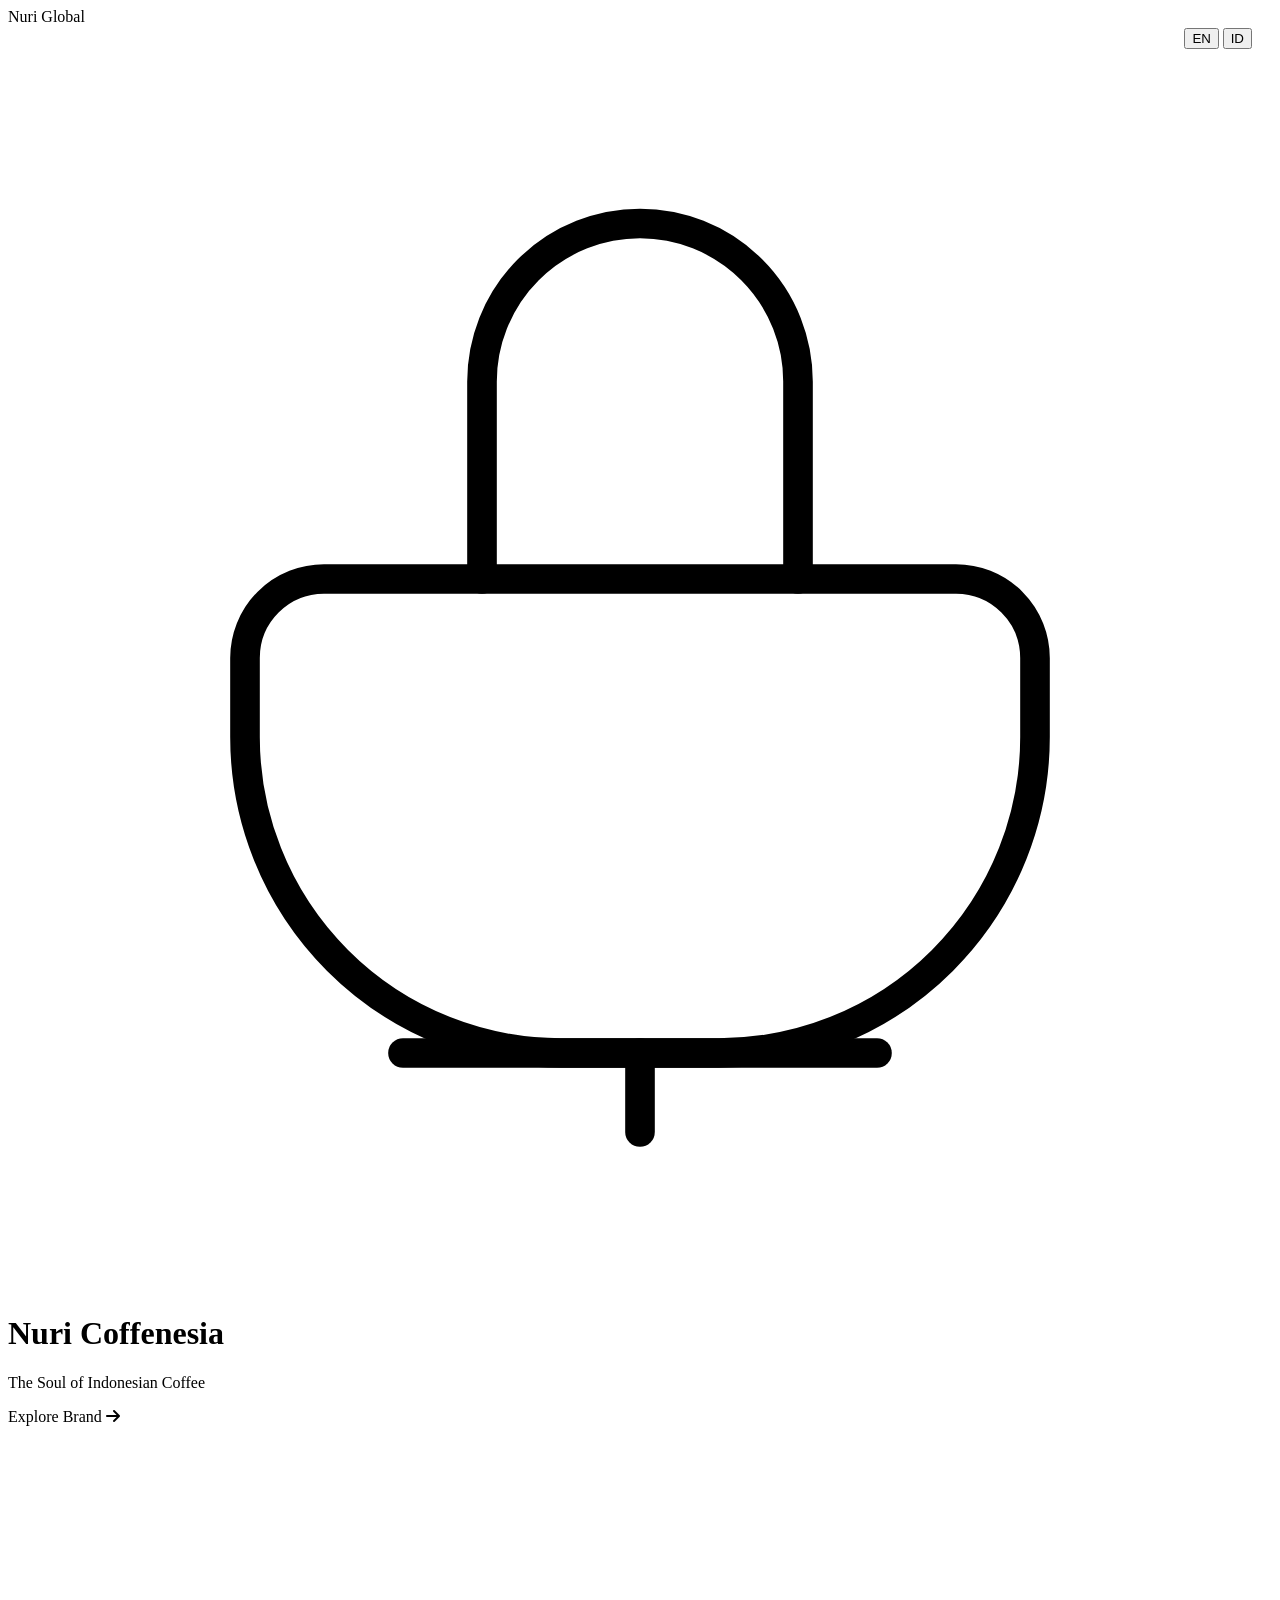
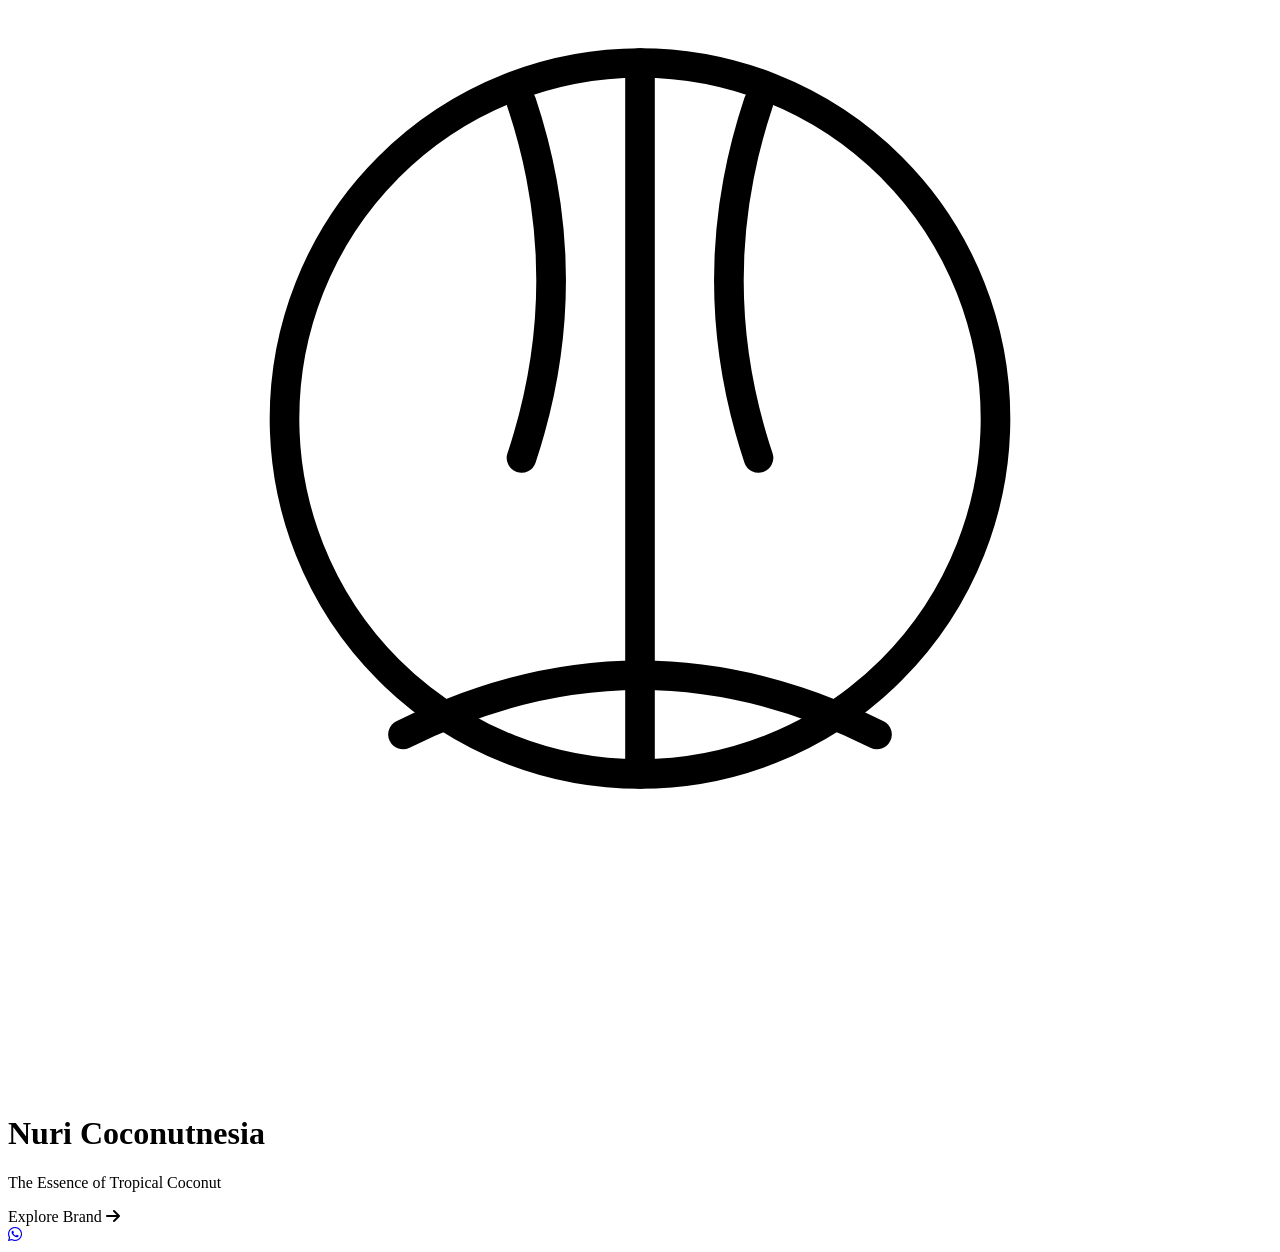
==== index.html @ 2d49d444 "Add files via upload" ====
<!DOCTYPE html>
<html lang="en">

<head>
    <meta charset="UTF-8">
    <meta name="viewport" content="width=device-width, initial-scale=1.0">
    <!-- 🔧 CHANGE FAVICON: Replace with your own favicon -->
    <link rel="icon" href="assets/img/favicon.ico" type="image/x-icon">
    <title>Nuri Global — Two Worlds, One Heritage</title>
    <meta name="description"
        content="Nuri Global — Home of Nuri Coffenesia and Nuri Coconutnesia. Premium Indonesian coffee and coconut products.">

    <!-- Google Fonts -->
    <link rel="preconnect" href="https://fonts.googleapis.com">
    <link rel="preconnect" href="https://fonts.gstatic.com" crossorigin>
    <link
        href="https://fonts.googleapis.com/css2?family=Playfair+Display:wght@400;600;700&family=Inter:wght@300;400;500;600;700&display=swap"
        rel="stylesheet">

    <!-- Font Awesome Icons -->
    <link rel="stylesheet" href="https://cdnjs.cloudflare.com/ajax/libs/font-awesome/6.5.1/css/all.min.css">

    <link rel="stylesheet" href="css/style.css">
</head>

<body>

    <!-- Page Transition Overlay -->
    <div class="page-transition"></div>

    <!-- Landing Logo -->
    <div class="landing-logo">Nuri Global</div>

    <!-- ========================
       SPLIT SCREEN LANDING
       ======================== -->
    <div class="landing-wrapper">

        <!-- LEFT: COFFENESIA -->
        <div class="landing-side landing-side--coffee" data-link="coffenesia.html" data-theme="coffee">
            <!-- 🔧 CHANGE BACKGROUND: Replace this URL with your own coffee image -->
            <div class="landing-bg" style="background-image: url('http://static.photos/food/1200x630/10');"></div>
            <div class="landing-content">
                <div class="landing-icon">
                    <svg viewBox="0 0 64 64" fill="none" stroke="currentColor" stroke-width="1.5" stroke-linecap="round"
                        stroke-linejoin="round">
                        <path d="M48 28H16a4 4 0 0 0-4 4v4a16 16 0 0 0 16 16h8a16 16 0 0 0 16-16v-4a4 4 0 0 0-4-4z" />
                        <path d="M24 28V18a8 8 0 0 1 16 0v10" />
                        <path d="M20 52h24" />
                        <path d="M32 52v4" />
                    </svg>
                </div>
                <h1 class="landing-brand" data-i18n="landing.coffee.title">Nuri Coffenesia</h1>
                <p class="landing-tagline" data-i18n="landing.coffee.tagline">The Soul of Indonesian Coffee</p>
                <a class="landing-cta" data-i18n="landing.coffee.cta">Explore Brand <i
                        class="fa-solid fa-arrow-right"></i></a>
            </div>
        </div>

        <!-- Divider -->
        <div class="landing-divider"></div>

        <!-- RIGHT: COCONUTNESIA -->
        <div class="landing-side landing-side--coconut" data-link="coconutnesia.html" data-theme="coconut">
            <!-- 🔧 CHANGE BACKGROUND: Replace this URL with your own coconut image -->
            <div class="landing-bg" style="background-image: url('http://static.photos/nature/1200x630/20');"></div>
            <div class="landing-content">
                <div class="landing-icon">
                    <svg viewBox="0 0 64 64" fill="none" stroke="currentColor" stroke-width="1.5" stroke-linecap="round"
                        stroke-linejoin="round">
                        <circle cx="32" cy="30" r="18" />
                        <path d="M26 14c2 6 2 12 0 18" />
                        <path d="M38 14c-2 6-2 12 0 18" />
                        <path d="M32 12v36" />
                        <path d="M20 46c4-2 8-3 12-3s8 1 12 3" />
                    </svg>
                </div>
                <h1 class="landing-brand" data-i18n="landing.coconut.title">Nuri Coconutnesia</h1>
                <p class="landing-tagline" data-i18n="landing.coconut.tagline">The Essence of Tropical Coconut</p>
                <a class="landing-cta" data-i18n="landing.coconut.cta">Explore Brand <i
                        class="fa-solid fa-arrow-right"></i></a>
            </div>
        </div>

    </div>

    <!-- Language Switcher (Fixed on landing) -->
    <div class="lang-switch" style="position:fixed; top:28px; right:28px; z-index:100;">
        <button class="lang-btn active" data-lang="en">EN</button>
        <button class="lang-btn" data-lang="id">ID</button>
    </div>

    <!-- Floating WhatsApp -->
    <!-- 🔧 CHANGE PHONE NUMBER: Replace 6281234567890 with your actual WhatsApp number -->
    <a href="https://wa.me/6281234567890" target="_blank" class="whatsapp-float" aria-label="Chat on WhatsApp">
        <i class="fa-brands fa-whatsapp"></i>
    </a>

    <script src="js/script.js"></script>
</body>

</html>
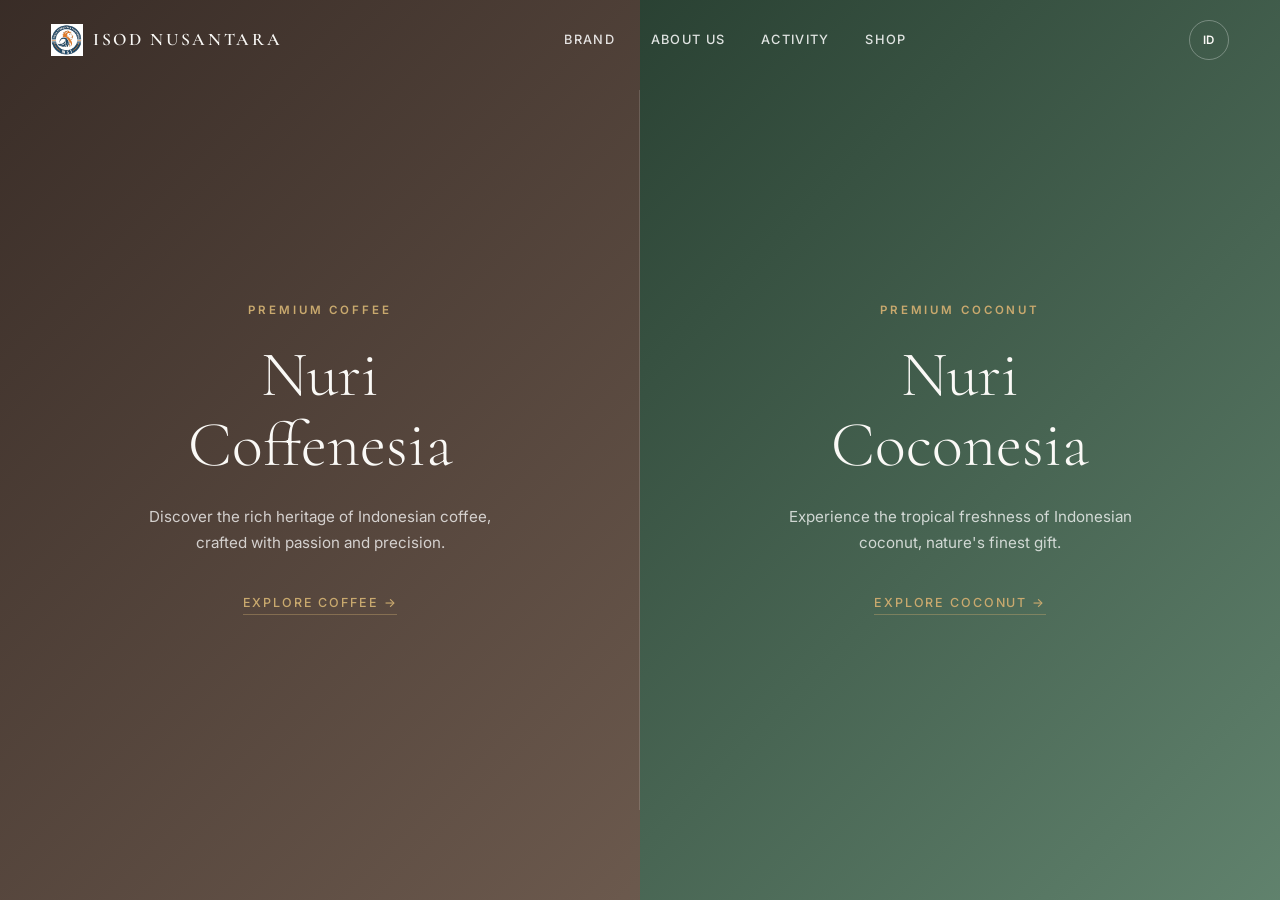
==== commit 6f3e3804: "Add files via upload" ====
--- a/index.html
+++ b/index.html
@@ -1,102 +1,85 @@
-<!DOCTYPE html>
-<html lang="en">
-
-<head>
-    <meta charset="UTF-8">
-    <meta name="viewport" content="width=device-width, initial-scale=1.0">
-    <!-- 🔧 CHANGE FAVICON: Replace with your own favicon -->
-    <link rel="icon" href="assets/img/favicon.ico" type="image/x-icon">
-    <title>Nuri Global — Two Worlds, One Heritage</title>
-    <meta name="description"
-        content="Nuri Global — Home of Nuri Coffenesia and Nuri Coconutnesia. Premium Indonesian coffee and coconut products.">
-
-    <!-- Google Fonts -->
-    <link rel="preconnect" href="https://fonts.googleapis.com">
-    <link rel="preconnect" href="https://fonts.gstatic.com" crossorigin>
-    <link
-        href="https://fonts.googleapis.com/css2?family=Playfair+Display:wght@400;600;700&family=Inter:wght@300;400;500;600;700&display=swap"
-        rel="stylesheet">
-
-    <!-- Font Awesome Icons -->
-    <link rel="stylesheet" href="https://cdnjs.cloudflare.com/ajax/libs/font-awesome/6.5.1/css/all.min.css">
-
-    <link rel="stylesheet" href="css/style.css">
-</head>
-
-<body>
-
-    <!-- Page Transition Overlay -->
-    <div class="page-transition"></div>
-
-    <!-- Landing Logo -->
-    <div class="landing-logo">Nuri Global</div>
-
-    <!-- ========================
-       SPLIT SCREEN LANDING
-       ======================== -->
-    <div class="landing-wrapper">
-
-        <!-- LEFT: COFFENESIA -->
-        <div class="landing-side landing-side--coffee" data-link="coffenesia.html" data-theme="coffee">
-            <!-- 🔧 CHANGE BACKGROUND: Replace this URL with your own coffee image -->
-            <div class="landing-bg" style="background-image: url('http://static.photos/food/1200x630/10');"></div>
-            <div class="landing-content">
-                <div class="landing-icon">
-                    <svg viewBox="0 0 64 64" fill="none" stroke="currentColor" stroke-width="1.5" stroke-linecap="round"
-                        stroke-linejoin="round">
-                        <path d="M48 28H16a4 4 0 0 0-4 4v4a16 16 0 0 0 16 16h8a16 16 0 0 0 16-16v-4a4 4 0 0 0-4-4z" />
-                        <path d="M24 28V18a8 8 0 0 1 16 0v10" />
-                        <path d="M20 52h24" />
-                        <path d="M32 52v4" />
-                    </svg>
-                </div>
-                <h1 class="landing-brand" data-i18n="landing.coffee.title">Nuri Coffenesia</h1>
-                <p class="landing-tagline" data-i18n="landing.coffee.tagline">The Soul of Indonesian Coffee</p>
-                <a class="landing-cta" data-i18n="landing.coffee.cta">Explore Brand <i
-                        class="fa-solid fa-arrow-right"></i></a>
-            </div>
-        </div>
-
-        <!-- Divider -->
-        <div class="landing-divider"></div>
-
-        <!-- RIGHT: COCONUTNESIA -->
-        <div class="landing-side landing-side--coconut" data-link="coconutnesia.html" data-theme="coconut">
-            <!-- 🔧 CHANGE BACKGROUND: Replace this URL with your own coconut image -->
-            <div class="landing-bg" style="background-image: url('http://static.photos/nature/1200x630/20');"></div>
-            <div class="landing-content">
-                <div class="landing-icon">
-                    <svg viewBox="0 0 64 64" fill="none" stroke="currentColor" stroke-width="1.5" stroke-linecap="round"
-                        stroke-linejoin="round">
-                        <circle cx="32" cy="30" r="18" />
-                        <path d="M26 14c2 6 2 12 0 18" />
-                        <path d="M38 14c-2 6-2 12 0 18" />
-                        <path d="M32 12v36" />
-                        <path d="M20 46c4-2 8-3 12-3s8 1 12 3" />
-                    </svg>
-                </div>
-                <h1 class="landing-brand" data-i18n="landing.coconut.title">Nuri Coconutnesia</h1>
-                <p class="landing-tagline" data-i18n="landing.coconut.tagline">The Essence of Tropical Coconut</p>
-                <a class="landing-cta" data-i18n="landing.coconut.cta">Explore Brand <i
-                        class="fa-solid fa-arrow-right"></i></a>
-            </div>
-        </div>
-
-    </div>
-
-    <!-- Language Switcher (Fixed on landing) -->
-    <div class="lang-switch" style="position:fixed; top:28px; right:28px; z-index:100;">
-        <button class="lang-btn active" data-lang="en">EN</button>
-        <button class="lang-btn" data-lang="id">ID</button>
-    </div>
-
-    <!-- Floating WhatsApp -->
-    <!-- 🔧 CHANGE PHONE NUMBER: Replace 6281234567890 with your actual WhatsApp number -->
-    <a href="https://wa.me/6281234567890" target="_blank" class="whatsapp-float" aria-label="Chat on WhatsApp">
-        <i class="fa-brands fa-whatsapp"></i>
-    </a>
-
-    <script src="js/script.js"></script>
-</body>
-
+<!DOCTYPE html>
+<html lang="en">
+<head>
+    <meta charset="UTF-8">
+    <meta name="viewport" content="width=device-width, initial-scale=1.0">
+    <title>RAGA ISOD NUSANTARA</title>
+    <link rel="icon" href="assets/img/favicon.png" type="image/x-icon">
+    <link rel="preconnect" href="https://fonts.googleapis.com">
+    <link rel="preconnect" href="https://fonts.gstatic.com" crossorigin>
+    <link href="https://fonts.googleapis.com/css2?family=Cormorant+Garamond:ital,wght@0,300;0,400;0,500;0,600;0,700;1,300;1,400&family=Inter:wght@300;400;500;600&display=swap" rel="stylesheet">
+    <link rel="stylesheet" href="style.css">
+</head>
+<body class="landing-page">
+
+    <!-- Header -->
+    <header class="header" id="header">
+        <div class="header-inner">
+            <a href="index.html" class="logo">
+                <img src="assets/img/favicon.png" alt="Logo" class="logo-img">
+                <span class="logo-text">ISOD NUSANTARA</span>
+            </a>
+            <nav class="nav" id="nav">
+                <a href="#brands" class="nav-link" data-i18n="nav_brand">Brand</a>
+                <a href="company.html" class="nav-link" data-i18n="nav_about">About Us</a>
+                <a href="#activity" class="nav-link" data-i18n="nav_activity">Activity</a>
+                <a href="#shop" class="nav-link" data-i18n="nav_shop">Shop</a>
+            </nav>
+            <div class="header-actions">
+                <button class="lang-toggle" id="langToggle" aria-label="Switch Language">
+                    <span class="lang-label" id="langLabel">ID</span>
+                </button>
+                <button class="mobile-menu-btn" id="mobileMenuBtn" aria-label="Menu">
+                    <span></span>
+                    <span></span>
+                    <span></span>
+                </button>
+            </div>
+        </div>
+    </header>
+
+    <!-- Mobile Nav Overlay -->
+    <div class="mobile-nav-overlay" id="mobileNavOverlay">
+        <nav class="mobile-nav">
+            <a href="#brands" class="mobile-nav-link" data-i18n="nav_brand">Brand</a>
+            <a href="company.html" class="mobile-nav-link" data-i18n="nav_about">About Us</a>
+            <a href="#activity" class="mobile-nav-link" data-i18n="nav_activity">Activity</a>
+            <a href="#shop" class="mobile-nav-link" data-i18n="nav_shop">Shop</a>
+        </nav>
+    </div>
+
+    <!-- Split Screen Hero -->
+    <main class="split-hero" id="splitHero">
+        <a href="coffenesia.html" class="split-panel split-left" id="splitLeft">
+            <div class="split-bg"></div>
+            <div class="split-overlay"></div>
+            <div class="split-content">
+                <span class="split-subtitle" data-i18n="coffee_subtitle">Premium Coffee</span>
+                <h1 class="split-title">Nuri<br>Coffenesia</h1>
+                <p class="split-desc" data-i18n="coffee_desc">Discover the rich heritage of Indonesian coffee, crafted with passion and precision.</p>
+                <span class="split-cta" data-i18n="coffee_cta">Explore Coffee →</span>
+            </div>
+            <div class="split-border-line"></div>
+        </a>
+        <a href="coconesia.html" class="split-panel split-right" id="splitRight">
+            <div class="split-bg"></div>
+            <div class="split-overlay"></div>
+            <div class="split-content">
+                <span class="split-subtitle" data-i18n="coconut_subtitle">Premium Coconut</span>
+                <h1 class="split-title">Nuri<br>Coconesia</h1>
+                <p class="split-desc" data-i18n="coconut_desc">Experience the tropical freshness of Indonesian coconut, nature's finest gift.</p>
+                <span class="split-cta" data-i18n="coconut_cta">Explore Coconut →</span>
+            </div>
+        </a>
+    </main>
+
+    <!-- Floating WhatsApp -->
+    <a href="https://wa.me/6281234567890" target="_blank" class="whatsapp-float" id="whatsappFloat" aria-label="Chat on WhatsApp">
+        <svg viewBox="0 0 24 24" fill="currentColor" width="28" height="28">
+            <path d="M17.472 14.382c-.297-.149-1.758-.867-2.03-.967-.273-.099-.471-.148-.67.15-.197.297-.767.966-.94 1.164-.173.199-.347.223-.644.075-.297-.15-1.255-.463-2.39-1.475-.883-.788-1.48-1.761-1.653-2.059-.173-.297-.018-.458.13-.606.134-.133.298-.347.446-.52.149-.174.198-.298.298-.497.099-.198.05-.371-.025-.52-.075-.149-.669-1.612-.916-2.207-.242-.579-.487-.5-.669-.51-.173-.008-.371-.01-.57-.01-.198 0-.52.074-.792.372-.272.297-1.04 1.016-1.04 2.479 0 1.462 1.065 2.875 1.213 3.074.149.198 2.096 3.2 5.077 4.487.709.306 1.262.489 1.694.625.712.227 1.36.195 1.871.118.571-.085 1.758-.719 2.006-1.413.248-.694.248-1.289.173-1.413-.074-.124-.272-.198-.57-.347m-5.421 7.403h-.004a9.87 9.87 0 01-5.031-1.378l-.361-.214-3.741.982.998-3.648-.235-.374a9.86 9.86 0 01-1.51-5.26c.001-5.45 4.436-9.884 9.888-9.884 2.64 0 5.122 1.03 6.988 2.898a9.825 9.825 0 012.893 6.994c-.003 5.45-4.437 9.884-9.885 9.884m8.413-18.297A11.815 11.815 0 0012.05 0C5.495 0 .16 5.335.157 11.892c0 2.096.547 4.142 1.588 5.945L.057 24l6.305-1.654a11.882 11.882 0 005.683 1.448h.005c6.554 0 11.89-5.335 11.893-11.893a11.821 11.821 0 00-3.48-8.413z"/>
+        </svg>
+    </a>
+
+    <script src="script.js"></script>
+</body>
 </html>
--- a/style.css
+++ b/style.css
@@ -0,0 +1,1417 @@
+/* ========================================
+   RAGA ISOD NUSANTARA — Premium Stylesheet
+   ======================================== */
+
+/* --- CSS Custom Properties --- */
+:root {
+    /* Forest Greens */
+    --green-900: #0d2818;
+    --green-800: #1a3c2a;
+    --green-700: #2d5a3f;
+    --green-600: #3d7a55;
+    --green-500: #4a8c5c;
+    --green-400: #6aad7a;
+    --green-300: #8fc99b;
+    --green-200: #b8dcc0;
+    --green-100: #dceee2;
+
+    /* Premium Whites */
+    --white: #faf9f6;
+    --white-warm: #f5f3ee;
+    --cream: #ede8df;
+    --linen: #e8e4dc;
+    --sand: #d4cfc6;
+
+    /* Rich Coffee Browns */
+    --brown-900: #1e100a;
+    --brown-800: #3c2415;
+    --brown-700: #5c3a28;
+    --brown-600: #8b5e3c;
+    --brown-500: #a67c52;
+    --brown-400: #c9a96e;
+    --brown-300: #d4bc94;
+    --brown-200: #e5d4b8;
+    --brown-100: #f0e8d8;
+
+    /* Accent */
+    --gold: #c9a96e;
+    --gold-light: #e0c98a;
+
+    /* Neutrals */
+    --text-primary: #1a1a1a;
+    --text-secondary: #5a5a52;
+    --text-tertiary: #8a8a7e;
+    --border: #ddd8cf;
+
+    /* Typography */
+    --font-display: 'Cormorant Garamond', 'Georgia', serif;
+    --font-body: 'Inter', -apple-system, 'Segoe UI', sans-serif;
+
+    /* Spacing */
+    --section-padding: clamp(80px, 10vw, 140px);
+    --container-max: 1280px;
+    --container-narrow: 960px;
+
+    /* Transitions */
+    --ease-out: cubic-bezier(0.22, 1, 0.36, 1);
+    --ease-in-out: cubic-bezier(0.65, 0, 0.35, 1);
+    --duration: 0.5s;
+    --duration-fast: 0.3s;
+}
+
+/* --- Reset & Base --- */
+*,
+*::before,
+*::after {
+    margin: 0;
+    padding: 0;
+    box-sizing: border-box;
+}
+
+html {
+    scroll-behavior: smooth;
+    font-size: 16px;
+    -webkit-font-smoothing: antialiased;
+    -moz-osx-font-smoothing: grayscale;
+}
+
+body {
+    font-family: var(--font-body);
+    font-weight: 400;
+    line-height: 1.7;
+    color: var(--text-primary);
+    background-color: var(--white);
+    overflow-x: hidden;
+}
+
+img {
+    max-width: 100%;
+    height: auto;
+    display: block;
+}
+
+a {
+    text-decoration: none;
+    color: inherit;
+    transition: color var(--duration-fast) var(--ease-out);
+}
+
+/* --- Utility --- */
+.container {
+    width: 100%;
+    max-width: var(--container-max);
+    margin: 0 auto;
+    padding: 0 clamp(20px, 4vw, 60px);
+}
+
+.section {
+    padding: var(--section-padding) 0;
+}
+
+/* --- Typography --- */
+.section-label {
+    display: inline-block;
+    font-family: var(--font-body);
+    font-size: 0.75rem;
+    font-weight: 600;
+    letter-spacing: 0.2em;
+    text-transform: uppercase;
+    color: var(--brown-500);
+    margin-bottom: 1rem;
+}
+
+.section-label.label-green {
+    color: var(--green-500);
+}
+
+.section-title {
+    font-family: var(--font-display);
+    font-size: clamp(2rem, 4vw, 3.5rem);
+    font-weight: 400;
+    line-height: 1.15;
+    color: var(--text-primary);
+    margin-bottom: 1.5rem;
+}
+
+.section-desc {
+    font-size: 1.05rem;
+    line-height: 1.8;
+    color: var(--text-secondary);
+    margin-bottom: 1rem;
+}
+
+.section-header {
+    text-align: center;
+    margin-bottom: clamp(40px, 5vw, 70px);
+}
+
+.section-header .section-title {
+    max-width: 600px;
+    margin-left: auto;
+    margin-right: auto;
+}
+
+/* --- Buttons --- */
+.btn-primary {
+    display: inline-flex;
+    align-items: center;
+    justify-content: center;
+    padding: 16px 40px;
+    font-family: var(--font-body);
+    font-size: 0.85rem;
+    font-weight: 500;
+    letter-spacing: 0.12em;
+    text-transform: uppercase;
+    color: var(--white);
+    background-color: var(--brown-700);
+    border: none;
+    cursor: pointer;
+    transition: all var(--duration-fast) var(--ease-out);
+    position: relative;
+    overflow: hidden;
+}
+
+.btn-primary::before {
+    content: '';
+    position: absolute;
+    top: 0;
+    left: 0;
+    width: 100%;
+    height: 100%;
+    background: var(--brown-800);
+    transform: scaleX(0);
+    transform-origin: right;
+    transition: transform var(--duration) var(--ease-out);
+}
+
+.btn-primary:hover::before {
+    transform: scaleX(1);
+    transform-origin: left;
+}
+
+.btn-primary span,
+.btn-primary {
+    position: relative;
+    z-index: 1;
+}
+
+.btn-primary:hover {
+    color: var(--white);
+}
+
+.btn-primary.btn-green {
+    background-color: var(--green-700);
+}
+
+.btn-primary.btn-green::before {
+    background: var(--green-800);
+}
+
+.btn-primary.btn-light {
+    background-color: transparent;
+    border: 1px solid var(--cream);
+    color: var(--cream);
+}
+
+.btn-primary.btn-light::before {
+    background: var(--cream);
+}
+
+.btn-primary.btn-light:hover {
+    color: var(--brown-900);
+}
+
+.btn-primary.btn-white {
+    background-color: var(--white);
+    color: var(--green-800);
+}
+
+.btn-primary.btn-white::before {
+    background: var(--green-100);
+}
+
+.btn-primary.btn-white:hover {
+    color: var(--green-900);
+}
+
+/* --- Header --- */
+.header {
+    position: fixed;
+    top: 0;
+    left: 0;
+    width: 100%;
+    z-index: 1000;
+    padding: 20px 0;
+    transition: all var(--duration-fast) var(--ease-out);
+}
+
+.header.header-solid {
+    background: rgba(250, 249, 246, 0.95);
+    backdrop-filter: blur(20px);
+    -webkit-backdrop-filter: blur(20px);
+    border-bottom: 1px solid var(--border);
+}
+
+.header.header-solid .logo-text,
+.header.header-solid .nav-link {
+    color: var(--text-primary);
+}
+
+.header.header-solid .lang-toggle {
+    color: var(--text-primary);
+    border-color: var(--border);
+}
+
+.header-inner {
+    display: flex;
+    align-items: center;
+    justify-content: space-between;
+    max-width: var(--container-max);
+    margin: 0 auto;
+    padding: 0 clamp(20px, 4vw, 60px);
+}
+
+.logo {
+    display: flex;
+    align-items: center;
+    gap: 10px;
+    z-index: 10;
+}
+
+.logo-img {
+    width: 32px;
+    height: 32px;
+    object-fit: contain;
+}
+
+.logo-text {
+    font-family: var(--font-display);
+    font-size: 1.1rem;
+    font-weight: 600;
+    letter-spacing: 0.15em;
+    text-transform: uppercase;
+    color: var(--white);
+    transition: color var(--duration-fast) var(--ease-out);
+}
+
+.nav {
+    display: flex;
+    align-items: center;
+    gap: 36px;
+}
+
+.nav-link {
+    font-size: 0.8rem;
+    font-weight: 500;
+    letter-spacing: 0.1em;
+    text-transform: uppercase;
+    color: rgba(255, 255, 255, 0.85);
+    position: relative;
+    padding: 4px 0;
+}
+
+.nav-link::after {
+    content: '';
+    position: absolute;
+    bottom: 0;
+    left: 0;
+    width: 0;
+    height: 1px;
+    background: currentColor;
+    transition: width var(--duration) var(--ease-out);
+}
+
+.nav-link:hover::after,
+.nav-link.active::after {
+    width: 100%;
+}
+
+.header-actions {
+    display: flex;
+    align-items: center;
+    gap: 16px;
+}
+
+.lang-toggle {
+    display: flex;
+    align-items: center;
+    justify-content: center;
+    width: 40px;
+    height: 40px;
+    border: 1px solid rgba(255, 255, 255, 0.3);
+    border-radius: 50%;
+    background: transparent;
+    color: var(--white);
+    cursor: pointer;
+    font-family: var(--font-body);
+    font-size: 0.72rem;
+    font-weight: 600;
+    letter-spacing: 0.05em;
+    transition: all var(--duration-fast) var(--ease-out);
+}
+
+.lang-toggle:hover {
+    background: rgba(255, 255, 255, 0.1);
+    border-color: rgba(255, 255, 255, 0.6);
+}
+
+.header-solid .lang-toggle:hover {
+    background: var(--cream);
+}
+
+.mobile-menu-btn {
+    display: none;
+    flex-direction: column;
+    justify-content: center;
+    align-items: center;
+    width: 40px;
+    height: 40px;
+    background: none;
+    border: none;
+    cursor: pointer;
+    gap: 6px;
+    z-index: 10;
+}
+
+.mobile-menu-btn span {
+    display: block;
+    width: 24px;
+    height: 2px;
+    background: var(--white);
+    transition: all var(--duration-fast) var(--ease-out);
+}
+
+.header-solid .mobile-menu-btn span {
+    background: var(--text-primary);
+}
+
+.mobile-menu-btn.active span:nth-child(1) {
+    transform: rotate(45deg) translate(6px, 6px);
+}
+
+.mobile-menu-btn.active span:nth-child(2) {
+    opacity: 0;
+}
+
+.mobile-menu-btn.active span:nth-child(3) {
+    transform: rotate(-45deg) translate(6px, -6px);
+}
+
+/* Mobile Nav */
+.mobile-nav-overlay {
+    position: fixed;
+    top: 0;
+    left: 0;
+    width: 100%;
+    height: 100%;
+    background: rgba(250, 249, 246, 0.98);
+    backdrop-filter: blur(20px);
+    -webkit-backdrop-filter: blur(20px);
+    z-index: 999;
+    display: flex;
+    align-items: center;
+    justify-content: center;
+    opacity: 0;
+    pointer-events: none;
+    transition: opacity var(--duration) var(--ease-out);
+}
+
+.mobile-nav-overlay.active {
+    opacity: 1;
+    pointer-events: all;
+}
+
+.mobile-nav {
+    display: flex;
+    flex-direction: column;
+    align-items: center;
+    gap: 32px;
+}
+
+.mobile-nav-link {
+    font-family: var(--font-display);
+    font-size: 2rem;
+    font-weight: 400;
+    color: var(--text-primary);
+    transition: color var(--duration-fast) var(--ease-out);
+}
+
+.mobile-nav-link:hover {
+    color: var(--brown-500);
+}
+
+/* ========================================
+   LANDING PAGE — Split Screen
+   ======================================== */
+
+.landing-page {
+    overflow: hidden;
+}
+
+.split-hero {
+    display: flex;
+    width: 100vw;
+    height: 100vh;
+    position: relative;
+}
+
+.split-panel {
+    position: relative;
+    flex: 1;
+    display: flex;
+    align-items: center;
+    justify-content: center;
+    overflow: hidden;
+    transition: flex var(--duration) var(--ease-out);
+    cursor: pointer;
+}
+
+.split-bg {
+    position: absolute;
+    inset: 0;
+    background-size: cover;
+    background-position: center;
+    transition: transform 0.8s var(--ease-out);
+}
+
+.split-left .split-bg {
+    background-image: url('http://static.photos/nature/1200x630/42');
+}
+
+.split-right .split-bg {
+    background-image: url('http://static.photos/nature/1200x630/55');
+}
+
+.split-panel:hover .split-bg {
+    transform: scale(1.05);
+}
+
+.split-overlay {
+    position: absolute;
+    inset: 0;
+    transition: opacity var(--duration) var(--ease-out);
+}
+
+.split-left .split-overlay {
+    background: linear-gradient(135deg, rgba(30, 16, 10, 0.88) 0%, rgba(60, 36, 21, 0.75) 100%);
+}
+
+.split-right .split-overlay {
+    background: linear-gradient(135deg, rgba(13, 40, 24, 0.88) 0%, rgba(45, 90, 63, 0.75) 100%);
+}
+
+.split-content {
+    position: relative;
+    z-index: 2;
+    text-align: center;
+    color: var(--white);
+    padding: 40px;
+    transform: translateY(8px);
+    transition: transform var(--duration) var(--ease-out);
+}
+
+.split-panel:hover .split-content {
+    transform: translateY(0);
+}
+
+.split-subtitle {
+    display: block;
+    font-size: 0.72rem;
+    font-weight: 600;
+    letter-spacing: 0.25em;
+    text-transform: uppercase;
+    color: var(--gold);
+    margin-bottom: 1.2rem;
+}
+
+.split-title {
+    font-family: var(--font-display);
+    font-size: clamp(2.5rem, 5vw, 5rem);
+    font-weight: 300;
+    line-height: 1.1;
+    margin-bottom: 1.5rem;
+}
+
+.split-desc {
+    font-size: 0.95rem;
+    line-height: 1.7;
+    color: rgba(255, 255, 255, 0.75);
+    max-width: 380px;
+    margin: 0 auto 2rem;
+}
+
+.split-cta {
+    font-size: 0.78rem;
+    font-weight: 500;
+    letter-spacing: 0.15em;
+    text-transform: uppercase;
+    color: var(--gold);
+    border-bottom: 1px solid rgba(201, 169, 110, 0.4);
+    padding-bottom: 4px;
+    transition: all var(--duration-fast) var(--ease-out);
+}
+
+.split-panel:hover .split-cta {
+    border-color: var(--gold);
+}
+
+/* Split hover expansion */
+.split-hero:hover .split-panel {
+    flex: 0.4;
+}
+
+.split-hero:hover .split-panel:hover {
+    flex: 0.6;
+}
+
+/* Divider line between panels */
+.split-border-line {
+    position: absolute;
+    right: 0;
+    top: 10%;
+    height: 80%;
+    width: 1px;
+    background: rgba(255, 255, 255, 0.15);
+    z-index: 3;
+}
+
+/* ========================================
+   BRAND PAGES
+   ======================================== */
+
+.brand-hero {
+    position: relative;
+    min-height: 100vh;
+    display: flex;
+    align-items: center;
+    justify-content: center;
+    text-align: center;
+    overflow: hidden;
+}
+
+.brand-hero-bg {
+    position: absolute;
+    inset: 0;
+    background-size: cover;
+    background-position: center;
+    transition: transform 0.8s var(--ease-out);
+}
+
+.coffenesia-hero .brand-hero-bg {
+    background-image: url('http://static.photos/nature/1200x630/88');
+}
+
+.coconesia-hero .brand-hero-bg {
+    background-image: url('http://static.photos/nature/1200x630/60');
+}
+
+.brand-hero-overlay {
+    position: absolute;
+    inset: 0;
+}
+
+.coffenesia-hero .brand-hero-overlay {
+    background: linear-gradient(180deg, rgba(30, 16, 10, 0.7) 0%, rgba(30, 16, 10, 0.9) 100%);
+}
+
+.coconesia-hero .brand-hero-overlay {
+    background: linear-gradient(180deg, rgba(13, 40, 24, 0.7) 0%, rgba(13, 40, 24, 0.9) 100%);
+}
+
+.brand-hero-content {
+    position: relative;
+    z-index: 2;
+    color: var(--white);
+    max-width: 700px;
+    padding: 120px 30px 60px;
+}
+
+.brand-hero-subtitle {
+    display: block;
+    font-size: 0.72rem;
+    font-weight: 600;
+    letter-spacing: 0.25em;
+    text-transform: uppercase;
+    color: var(--gold);
+    margin-bottom: 1.2rem;
+}
+
+.brand-hero-title {
+    font-family: var(--font-display);
+    font-size: clamp(3rem, 7vw, 6rem);
+    font-weight: 300;
+    line-height: 1.05;
+    margin-bottom: 1.5rem;
+}
+
+.brand-hero-desc {
+    font-size: 1.1rem;
+    line-height: 1.8;
+    color: rgba(255, 255, 255, 0.78);
+    margin-bottom: 2.5rem;
+}
+
+.brand-hero-scroll {
+    position: absolute;
+    bottom: 30px;
+    left: 50%;
+    transform: translateX(-50%);
+    display: flex;
+    flex-direction: column;
+    align-items: center;
+    gap: 12px;
+    color: rgba(255, 255, 255, 0.5);
+    font-size: 0.7rem;
+    letter-spacing: 0.15em;
+    text-transform: uppercase;
+    z-index: 2;
+}
+
+.scroll-line {
+    width: 1px;
+    height: 40px;
+    background: linear-gradient(to bottom, rgba(255,255,255,0.5), transparent);
+    animation: scrollPulse 2s ease-in-out infinite;
+}
+
+.scroll-line.green {
+    background: linear-gradient(to bottom, var(--green-400), transparent);
+}
+
+@keyframes scrollPulse {
+    0%, 100% { opacity: 1; transform: scaleY(1); }
+    50% { opacity: 0.5; transform: scaleY(0.6); }
+}
+
+/* --- Story Section --- */
+.story-grid {
+    display: grid;
+    grid-template-columns: 1fr 1fr;
+    gap: clamp(40px, 6vw, 80px);
+    align-items: center;
+}
+
+.story-image {
+    position: relative;
+    overflow: hidden;
+}
+
+.story-image img {
+    width: 100%;
+    height: 100%;
+    object-fit: cover;
+    transition: transform 0.8s var(--ease-out);
+}
+
+.story-image:hover img {
+    transform: scale(1.03);
+}
+
+.story-text .section-label {
+    margin-bottom: 1rem;
+}
+
+.story-text .section-title {
+    margin-bottom: 1.5rem;
+}
+
+/* --- Products --- */
+.products-grid {
+    display: grid;
+    grid-template-columns: repeat(3, 1fr);
+    gap: clamp(20px, 3vw, 40px);
+}
+
+.product-card {
+    background: var(--white-warm);
+    transition: transform var(--duration-fast) var(--ease-out);
+}
+
+.product-card:hover {
+    transform: translateY(-6px);
+}
+
+.product-image {
+    position: relative;
+    overflow: hidden;
+    aspect-ratio: 16/10;
+}
+
+.product-image img {
+    width: 100%;
+    height: 100%;
+    object-fit: cover;
+    transition: transform 0.8s var(--ease-out);
+}
+
+.product-card:hover .product-image img {
+    transform: scale(1.08);
+}
+
+.product-overlay {
+    position: absolute;
+    inset: 0;
+    background: rgba(60, 36, 21, 0.5);
+    display: flex;
+    align-items: flex-end;
+    padding: 20px;
+    opacity: 0;
+    transition: opacity var(--duration-fast) var(--ease-out);
+}
+
+.product-overlay.overlay-green {
+    background: rgba(13, 40, 24, 0.5);
+}
+
+.product-card:hover .product-overlay {
+    opacity: 1;
+}
+
+.product-tag {
+    font-size: 0.7rem;
+    font-weight: 600;
+    letter-spacing: 0.15em;
+    text-transform: uppercase;
+    color: var(--white);
+    padding: 6px 14px;
+    border: 1px solid rgba(255, 255, 255, 0.5);
+}
+
+.product-info {
+    padding: 24px;
+}
+
+.product-name {
+    font-family: var(--font-display);
+    font-size: 1.4rem;
+    font-weight: 500;
+    margin-bottom: 8px;
+}
+
+.product-desc {
+    font-size: 0.9rem;
+    color: var(--text-secondary);
+    line-height: 1.6;
+}
+
+/* --- Process --- */
+.process-grid {
+    display: grid;
+    grid-template-columns: repeat(4, 1fr);
+    gap: clamp(20px, 3vw, 40px);
+}
+
+.process-step {
+    text-align: center;
+    transition-delay: var(--delay, 0s);
+}
+
+.process-icon {
+    display: inline-flex;
+    align-items: center;
+    justify-content: center;
+    width: 90px;
+    height: 90px;
+    border: 1px solid var(--brown-200);
+    border-radius: 50%;
+    margin-bottom: 24px;
+    color: var(--brown-500);
+    transition: all var(--duration-fast) var(--ease-out);
+}
+
+.process-step:hover .process-icon {
+    background: var(--brown-100);
+    border-color: var(--brown-400);
+}
+
+.process-icon.icon-green {
+    border-color: var(--green-200);
+    color: var(--green-500);
+}
+
+.process-step:hover .process-icon.icon-green {
+    background: var(--green-100);
+    border-color: var(--green-400);
+}
+
+.process-title {
+    font-family: var(--font-display);
+    font-size: 1.4rem;
+    font-weight: 500;
+    margin-bottom: 10px;
+}
+
+.process-desc {
+    font-size: 0.9rem;
+    color: var(--text-secondary);
+    line-height: 1.6;
+    max-width: 220px;
+    margin: 0 auto;
+}
+
+/* --- CTA Section --- */
+.brand-cta {
+    padding: var(--section-padding) 0;
+    text-align: center;
+}
+
+.brand-cta .container {
+    max-width: var(--container-narrow);
+}
+
+.coffenesia-page .brand-cta {
+    background: var(--brown-900);
+    color: var(--white);
+}
+
+.coconesia-page .brand-cta.cta-green {
+    background: var(--green-900);
+    color: var(--white);
+}
+
+.company-page .brand-cta {
+    background: var(--cream);
+}
+
+.brand-cta .cta-title {
+    font-family: var(--font-display);
+    font-size: clamp(2rem, 4vw, 3.2rem);
+    font-weight: 400;
+    line-height: 1.15;
+    margin-bottom: 1rem;
+}
+
+.brand-cta .cta-desc {
+    font-size: 1.05rem;
+    line-height: 1.7;
+    color: rgba(255, 255, 255, 0.72);
+    margin-bottom: 2rem;
+    max-width: 580px;
+    margin-left: auto;
+    margin-right: auto;
+}
+
+.company-page .cta-desc {
+    color: var(--text-secondary);
+}
+
+.cta-buttons {
+    display: flex;
+    gap: 16px;
+    justify-content: center;
+    flex-wrap: wrap;
+}
+
+/* ========================================
+   COMPANY PAGE
+   ======================================== */
+
+.company-hero {
+    position: relative;
+    min-height: 70vh;
+    display: flex;
+    align-items: center;
+    justify-content: center;
+    text-align: center;
+    overflow: hidden;
+}
+
+.company-hero-bg {
+    position: absolute;
+    inset: 0;
+    background-image: url('http://static.photos/nature/1200x630/95');
+    background-size: cover;
+    background-position: center;
+}
+
+.company-hero-overlay {
+    position: absolute;
+    inset: 0;
+    background: linear-gradient(180deg, rgba(30, 16, 10, 0.6) 0%, rgba(13, 40, 24, 0.85) 100%);
+}
+
+/* Vision Cards */
+.vision-grid {
+    display: grid;
+    grid-template-columns: repeat(3, 1fr);
+    gap: clamp(20px, 3vw, 40px);
+}
+
+.vision-card {
+    background: var(--white-warm);
+    padding: clamp(28px, 4vw, 48px);
+    text-align: center;
+    transition: transform var(--duration-fast) var(--ease-out);
+    border: 1px solid transparent;
+}
+
+.vision-card:hover {
+    transform: translateY(-4px);
+    border-color: var(--border);
+}
+
+.vision-icon {
+    display: inline-flex;
+    align-items: center;
+    justify-content: center;
+    width: 80px;
+    height: 80px;
+    border: 1px solid var(--brown-200);
+    border-radius: 50%;
+    margin-bottom: 24px;
+    color: var(--brown-500);
+}
+
+.vision-icon.icon-green {
+    border-color: var(--green-200);
+    color: var(--green-500);
+}
+
+.vision-icon.icon-brown {
+    border-color: var(--brown-200);
+    color: var(--brown-500);
+}
+
+.vision-title {
+    font-family: var(--font-display);
+    font-size: 1.5rem;
+    font-weight: 500;
+    margin-bottom: 12px;
+}
+
+.vision-desc {
+    font-size: 0.95rem;
+    color: var(--text-secondary);
+    line-height: 1.7;
+}
+
+/* Brands Grid */
+.brands-grid {
+    display: grid;
+    grid-template-columns: 1fr 1fr;
+    gap: clamp(20px, 3vw, 40px);
+}
+
+.brand-card {
+    position: relative;
+    min-height: 400px;
+    display: flex;
+    align-items: flex-end;
+    overflow: hidden;
+    transition: transform var(--duration-fast) var(--ease-out);
+}
+
+.brand-card:hover {
+    transform: translateY(-4px);
+}
+
+.brand-card-bg {
+    position: absolute;
+    inset: 0;
+    background-size: cover;
+    background-position: center;
+    transition: transform 0.8s var(--ease-out);
+}
+
+.brand-card:hover .brand-card-bg {
+    transform: scale(1.06);
+}
+
+.brand-card-coffee .brand-card-bg {
+    background-image: url('http://static.photos/nature/640x360/42');
+}
+
+.brand-card-coconut .brand-card-bg {
+    background-image: url('http://static.photos/nature/640x360/55');
+}
+
+.brand-card-overlay {
+    position: absolute;
+    inset: 0;
+}
+
+.brand-card-coffee .brand-card-overlay {
+    background: linear-gradient(180deg, transparent 30%, rgba(30, 16, 10, 0.85) 100%);
+}
+
+.brand-card-coconut .brand-card-overlay {
+    background: linear-gradient(180deg, transparent 30%, rgba(13, 40, 24, 0.85) 100%);
+}
+
+.brand-card-content {
+    position: relative;
+    z-index: 2;
+    padding: 40px;
+    color: var(--white);
+}
+
+.brand-card-name {
+    font-family: var(--font-display);
+    font-size: 1.8rem;
+    font-weight: 500;
+    margin-bottom: 8px;
+}
+
+.brand-card-content p {
+    font-size: 0.92rem;
+    line-height: 1.6;
+    color: rgba(255, 255, 255, 0.75);
+    margin-bottom: 16px;
+}
+
+.brand-card-link {
+    font-size: 0.78rem;
+    font-weight: 500;
+    letter-spacing: 0.12em;
+    text-transform: uppercase;
+    color: var(--gold);
+    border-bottom: 1px solid rgba(201, 169, 110, 0.4);
+    padding-bottom: 2px;
+    transition: border-color var(--duration-fast) var(--ease-out);
+}
+
+.brand-card:hover .brand-card-link {
+    border-color: var(--gold);
+}
+
+/* Activity Cards */
+.activity-grid {
+    display: grid;
+    grid-template-columns: repeat(3, 1fr);
+    gap: clamp(20px, 3vw, 40px);
+}
+
+.activity-card {
+    background: var(--white-warm);
+    transition: transform var(--duration-fast) var(--ease-out);
+    overflow: hidden;
+}
+
+.activity-card:hover {
+    transform: translateY(-4px);
+}
+
+.activity-image {
+    aspect-ratio: 16/10;
+    overflow: hidden;
+}
+
+.activity-image img {
+    width: 100%;
+    height: 100%;
+    object-fit: cover;
+    transition: transform 0.8s var(--ease-out);
+}
+
+.activity-card:hover .activity-image img {
+    transform: scale(1.05);
+}
+
+.activity-info {
+    padding: 24px;
+}
+
+.activity-date {
+    font-size: 0.75rem;
+    font-weight: 500;
+    letter-spacing: 0.1em;
+    text-transform: uppercase;
+    color: var(--text-tertiary);
+    margin-bottom: 8px;
+    display: block;
+}
+
+.activity-title {
+    font-family: var(--font-display);
+    font-size: 1.3rem;
+    font-weight: 500;
+    margin-bottom: 10px;
+}
+
+.activity-desc {
+    font-size: 0.9rem;
+    color: var(--text-secondary);
+    line-height: 1.6;
+}
+
+/* ========================================
+   FOOTER
+   ======================================== */
+
+.footer {
+    background: var(--brown-900);
+    color: rgba(255, 255, 255, 0.7);
+    padding: clamp(60px, 8vw, 100px) 0 0;
+}
+
+.footer-grid {
+    display: grid;
+    grid-template-columns: 2fr 1fr 1fr 1fr;
+    gap: clamp(24px, 4vw, 50px);
+    padding-bottom: clamp(40px, 6vw, 70px);
+    border-bottom: 1px solid rgba(255, 255, 255, 0.1);
+}
+
+.footer-logo {
+    margin-bottom: 16px;
+}
+
+.footer-logo .logo-text {
+    color: var(--white);
+}
+
+.footer-tagline {
+    font-size: 0.92rem;
+    line-height: 1.7;
+    max-width: 280px;
+}
+
+.footer-heading {
+    font-size: 0.75rem;
+    font-weight: 600;
+    letter-spacing: 0.15em;
+    text-transform: uppercase;
+    color: var(--gold);
+    margin-bottom: 20px;
+}
+
+.footer-link {
+    display: block;
+    font-size: 0.9rem;
+    color: rgba(255, 255, 255, 0.6);
+    margin-bottom: 12px;
+    transition: color var(--duration-fast) var(--ease-out);
+}
+
+.footer-link:hover {
+    color: var(--white);
+}
+
+.footer-bottom {
+    padding: 24px 0;
+    text-align: center;
+}
+
+.footer-bottom p {
+    font-size: 0.8rem;
+    color: rgba(255, 255, 255, 0.35);
+}
+
+/* ========================================
+   WHATSAPP FLOAT
+   ======================================== */
+
+.whatsapp-float {
+    position: fixed;
+    bottom: 28px;
+    right: 28px;
+    width: 58px;
+    height: 58px;
+    display: flex;
+    align-items: center;
+    justify-content: center;
+    background: #25D366;
+    color: #fff;
+    border-radius: 50%;
+    z-index: 9000;
+    box-shadow: 0 4px 20px rgba(37, 211, 102, 0.45);
+    transition: all var(--duration-fast) var(--ease-out);
+    animation: waFloat 3s ease-in-out infinite;
+}
+
+.whatsapp-float-whatsapp-float-green {
+    background: #25D366;
+}
+
+.whatsapp-float:hover {
+    transform: scale(1.1);
+    box-shadow: 0 6px 30px rgba(37, 211, 102, 0.6);
+}
+
+@keyframes waFloat {
+    0%, 100% { transform: translateY(0); }
+    50% { transform: translateY(-6px); }
+}
+
+.whatsapp-float:hover {
+    animation: none;
+    transform: scale(1.1);
+}
+
+/* ========================================
+   REVEAL ANIMATIONS
+   ======================================== */
+
+.reveal-up,
+.reveal-left,
+.reveal-right {
+    opacity: 0;
+    transition: opacity 0.8s var(--ease-out), transform 0.8s var(--ease-out);
+    transition-delay: var(--delay, 0s);
+}
+
+.reveal-up {
+    transform: translateY(40px);
+}
+
+.reveal-left {
+    transform: translateX(-40px);
+}
+
+.reveal-right {
+    transform: translateX(40px);
+}
+
+.reveal-up.revealed,
+.reveal-left.revealed,
+.reveal-right.revealed {
+    opacity: 1;
+    transform: translate(0);
+}
+
+/* ========================================
+   RESPONSIVE
+   ======================================== */
+
+@media (max-width: 1024px) {
+    .process-grid {
+        grid-template-columns: repeat(2, 1fr);
+    }
+
+    .activity-grid {
+        grid-template-columns: repeat(2, 1fr);
+    }
+
+    .footer-grid {
+        grid-template-columns: repeat(2, 1fr);
+    }
+}
+
+@media (max-width: 768px) {
+    .nav {
+        display: none;
+    }
+
+    .mobile-menu-btn {
+        display: flex;
+    }
+
+    .split-hero {
+        flex-direction: column;
+    }
+
+    .split-panel {
+        flex: none !important;
+        height: 50vh;
+    }
+
+    .split-hero:hover .split-panel {
+        flex: none !important;
+    }
+
+    .split-border-line {
+        display: none;
+    }
+
+    .split-title {
+        font-size: clamp(2rem, 6vw, 3rem);
+    }
+
+    .brand-hero-content {
+        padding: 100px 24px 60px;
+    }
+
+    .story-grid {
+        grid-template-columns: 1fr;
+    }
+
+    .Products-grid {
+        grid-template-columns: 1fr;
+    }
+
+    .products-grid {
+        grid-template-columns: 1fr;
+    }
+
+    .process-grid {
+        grid-template-columns: 1fr 1fr;
+        gap: 30px;
+    }
+
+    .vision-grid {
+        grid-template-columns: 1fr;
+    }
+
+    .brands-grid {
+        grid-template-columns: 1fr;
+    }
+
+    .activity-grid {
+        grid-template-columns: 1fr;
+    }
+
+    .footer-grid {
+        grid-template-columns: 1fr;
+    }
+
+    .split-desc {
+        display: none;
+    }
+
+    .brand-hero-title {
+        font-size: clamp(2.5rem, 10vw, 4rem);
+    }
+}
+
+@media (max-width: 480px) {
+    .process-grid {
+        grid-template-columns: 1fr;
+    }
+
+    .cta-buttons {
+        flex-direction: column;
+        align-items: center;
+    }
+
+    .mobile-menu-btn span {
+        width: 20px;
+    }
+}
+
+/* Smooth page transitions */
+body {
+    animation: pageIn 0.6s var(--ease-out) forwards;
+}
+
+@keyframes pageIn {
+    from {
+        opacity: 0;
+    }
+    to {
+        opacity: 1;
+    }
+}
+
+/* Selection styling */
+::selection {
+    background: var(--brown-500);
+    color: var(--white);
+}
+
+/* Smooth scrollbar */
+::-webkit-scrollbar {
+    width: 8px;
+}
+
+::-webkit-scrollbar-track {
+    background: var(--white-warm);
+}
+
+::-webkit-scrollbar-thumb {
+    background: var(--sand);
+    border-radius: 4px;
+}
+
+::-webkit-scrollbar-thumb:hover {
+    background: var(--brown-400);
+}
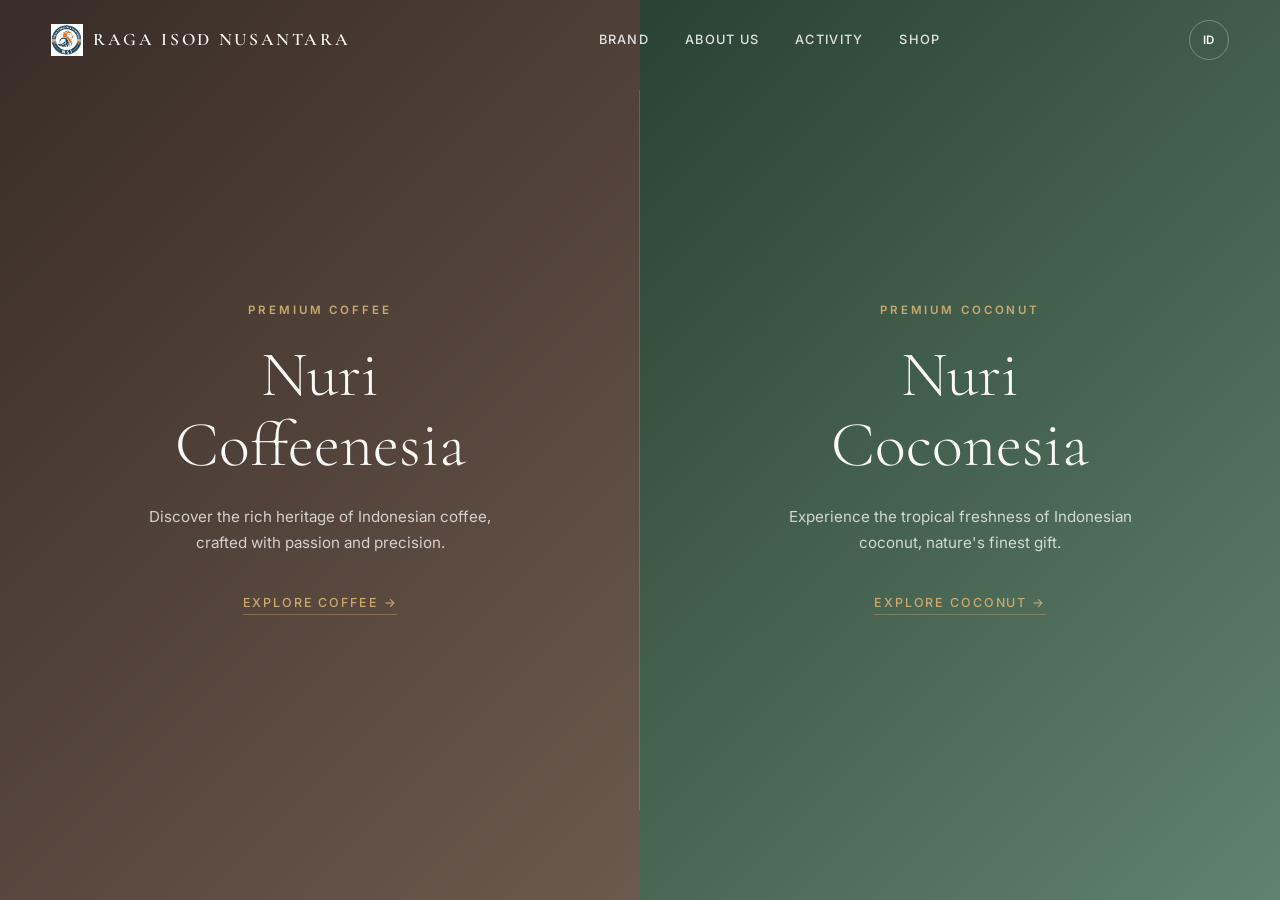
==== commit f5621af2: "Add files via upload" ====
--- a/index.html
+++ b/index.html
@@ -1,5 +1,6 @@
 <!DOCTYPE html>
 <html lang="en">
+
 <head>
     <meta charset="UTF-8">
     <meta name="viewport" content="width=device-width, initial-scale=1.0">
@@ -7,9 +8,12 @@
     <link rel="icon" href="assets/img/favicon.png" type="image/x-icon">
     <link rel="preconnect" href="https://fonts.googleapis.com">
     <link rel="preconnect" href="https://fonts.gstatic.com" crossorigin>
-    <link href="https://fonts.googleapis.com/css2?family=Cormorant+Garamond:ital,wght@0,300;0,400;0,500;0,600;0,700;1,300;1,400&family=Inter:wght@300;400;500;600&display=swap" rel="stylesheet">
+    <link
+        href="https://fonts.googleapis.com/css2?family=Cormorant+Garamond:ital,wght@0,300;0,400;0,500;0,600;0,700;1,300;1,400&family=Inter:wght@300;400;500;600&display=swap"
+        rel="stylesheet">
     <link rel="stylesheet" href="style.css">
 </head>
+
 <body class="landing-page">
 
     <!-- Header -->
@@ -17,12 +21,12 @@
         <div class="header-inner">
             <a href="index.html" class="logo">
                 <img src="assets/img/favicon.png" alt="Logo" class="logo-img">
-                <span class="logo-text">ISOD NUSANTARA</span>
+                <span class="logo-text">RAGA ISOD NUSANTARA</span>
             </a>
             <nav class="nav" id="nav">
-                <a href="#brands" class="nav-link" data-i18n="nav_brand">Brand</a>
+                <a href="company.html#brands" class="nav-link" data-i18n="nav_brand">Brand</a>
                 <a href="company.html" class="nav-link" data-i18n="nav_about">About Us</a>
-                <a href="#activity" class="nav-link" data-i18n="nav_activity">Activity</a>
+                <a href="company.html#activity" class="nav-link" data-i18n="nav_activity">Activity</a>
                 <a href="#shop" class="nav-link" data-i18n="nav_shop">Shop</a>
             </nav>
             <div class="header-actions">
@@ -50,13 +54,14 @@
 
     <!-- Split Screen Hero -->
     <main class="split-hero" id="splitHero">
-        <a href="coffenesia.html" class="split-panel split-left" id="splitLeft">
+        <a href="coffeenesia.html" class="split-panel split-left" id="splitLeft">
             <div class="split-bg"></div>
             <div class="split-overlay"></div>
             <div class="split-content">
                 <span class="split-subtitle" data-i18n="coffee_subtitle">Premium Coffee</span>
-                <h1 class="split-title">Nuri<br>Coffenesia</h1>
-                <p class="split-desc" data-i18n="coffee_desc">Discover the rich heritage of Indonesian coffee, crafted with passion and precision.</p>
+                <h1 class="split-title">Nuri<br>Coffeenesia</h1>
+                <p class="split-desc" data-i18n="coffee_desc">Discover the rich heritage of Indonesian coffee, crafted
+                    with passion and precision.</p>
                 <span class="split-cta" data-i18n="coffee_cta">Explore Coffee →</span>
             </div>
             <div class="split-border-line"></div>
@@ -67,19 +72,23 @@
             <div class="split-content">
                 <span class="split-subtitle" data-i18n="coconut_subtitle">Premium Coconut</span>
                 <h1 class="split-title">Nuri<br>Coconesia</h1>
-                <p class="split-desc" data-i18n="coconut_desc">Experience the tropical freshness of Indonesian coconut, nature's finest gift.</p>
+                <p class="split-desc" data-i18n="coconut_desc">Experience the tropical freshness of Indonesian coconut,
+                    nature's finest gift.</p>
                 <span class="split-cta" data-i18n="coconut_cta">Explore Coconut →</span>
             </div>
         </a>
     </main>
 
     <!-- Floating WhatsApp -->
-    <a href="https://wa.me/6281234567890" target="_blank" class="whatsapp-float" id="whatsappFloat" aria-label="Chat on WhatsApp">
+    <a href="https://wa.me/6281234567890" target="_blank" class="whatsapp-float" id="whatsappFloat"
+        aria-label="Chat on WhatsApp">
         <svg viewBox="0 0 24 24" fill="currentColor" width="28" height="28">
-            <path d="M17.472 14.382c-.297-.149-1.758-.867-2.03-.967-.273-.099-.471-.148-.67.15-.197.297-.767.966-.94 1.164-.173.199-.347.223-.644.075-.297-.15-1.255-.463-2.39-1.475-.883-.788-1.48-1.761-1.653-2.059-.173-.297-.018-.458.13-.606.134-.133.298-.347.446-.52.149-.174.198-.298.298-.497.099-.198.05-.371-.025-.52-.075-.149-.669-1.612-.916-2.207-.242-.579-.487-.5-.669-.51-.173-.008-.371-.01-.57-.01-.198 0-.52.074-.792.372-.272.297-1.04 1.016-1.04 2.479 0 1.462 1.065 2.875 1.213 3.074.149.198 2.096 3.2 5.077 4.487.709.306 1.262.489 1.694.625.712.227 1.36.195 1.871.118.571-.085 1.758-.719 2.006-1.413.248-.694.248-1.289.173-1.413-.074-.124-.272-.198-.57-.347m-5.421 7.403h-.004a9.87 9.87 0 01-5.031-1.378l-.361-.214-3.741.982.998-3.648-.235-.374a9.86 9.86 0 01-1.51-5.26c.001-5.45 4.436-9.884 9.888-9.884 2.64 0 5.122 1.03 6.988 2.898a9.825 9.825 0 012.893 6.994c-.003 5.45-4.437 9.884-9.885 9.884m8.413-18.297A11.815 11.815 0 0012.05 0C5.495 0 .16 5.335.157 11.892c0 2.096.547 4.142 1.588 5.945L.057 24l6.305-1.654a11.882 11.882 0 005.683 1.448h.005c6.554 0 11.89-5.335 11.893-11.893a11.821 11.821 0 00-3.48-8.413z"/>
+            <path
+                d="M17.472 14.382c-.297-.149-1.758-.867-2.03-.967-.273-.099-.471-.148-.67.15-.197.297-.767.966-.94 1.164-.173.199-.347.223-.644.075-.297-.15-1.255-.463-2.39-1.475-.883-.788-1.48-1.761-1.653-2.059-.173-.297-.018-.458.13-.606.134-.133.298-.347.446-.52.149-.174.198-.298.298-.497.099-.198.05-.371-.025-.52-.075-.149-.669-1.612-.916-2.207-.242-.579-.487-.5-.669-.51-.173-.008-.371-.01-.57-.01-.198 0-.52.074-.792.372-.272.297-1.04 1.016-1.04 2.479 0 1.462 1.065 2.875 1.213 3.074.149.198 2.096 3.2 5.077 4.487.709.306 1.262.489 1.694.625.712.227 1.36.195 1.871.118.571-.085 1.758-.719 2.006-1.413.248-.694.248-1.289.173-1.413-.074-.124-.272-.198-.57-.347m-5.421 7.403h-.004a9.87 9.87 0 01-5.031-1.378l-.361-.214-3.741.982.998-3.648-.235-.374a9.86 9.86 0 01-1.51-5.26c.001-5.45 4.436-9.884 9.888-9.884 2.64 0 5.122 1.03 6.988 2.898a9.825 9.825 0 012.893 6.994c-.003 5.45-4.437 9.884-9.885 9.884m8.413-18.297A11.815 11.815 0 0012.05 0C5.495 0 .16 5.335.157 11.892c0 2.096.547 4.142 1.588 5.945L.057 24l6.305-1.654a11.882 11.882 0 005.683 1.448h.005c6.554 0 11.89-5.335 11.893-11.893a11.821 11.821 0 00-3.48-8.413z" />
         </svg>
     </a>
 
     <script src="script.js"></script>
 </body>
+
 </html>
--- a/style.css
+++ b/style.css
@@ -670,7 +670,7 @@
 .scroll-line {
     width: 1px;
     height: 40px;
-    background: linear-gradient(to bottom, rgba(255,255,255,0.5), transparent);
+    background: linear-gradient(to bottom, rgba(255, 255, 255, 0.5), transparent);
     animation: scrollPulse 2s ease-in-out infinite;
 }
 
@@ -679,8 +679,17 @@
 }
 
 @keyframes scrollPulse {
-    0%, 100% { opacity: 1; transform: scaleY(1); }
-    50% { opacity: 0.5; transform: scaleY(0.6); }
+
+    0%,
+    100% {
+        opacity: 1;
+        transform: scaleY(1);
+    }
+
+    50% {
+        opacity: 0.5;
+        transform: scaleY(0.6);
+    }
 }
 
 /* --- Story Section --- */
@@ -1229,8 +1238,15 @@
 }
 
 @keyframes waFloat {
-    0%, 100% { transform: translateY(0); }
-    50% { transform: translateY(-6px); }
+
+    0%,
+    100% {
+        transform: translateY(0);
+    }
+
+    50% {
+        transform: translateY(-6px);
+    }
 }
 
 .whatsapp-float:hover {
@@ -1387,6 +1403,7 @@
     from {
         opacity: 0;
     }
+
     to {
         opacity: 1;
     }
@@ -1414,4 +1431,6 @@
 
 ::-webkit-scrollbar-thumb:hover {
     background: var(--brown-400);
-}+
+}
+
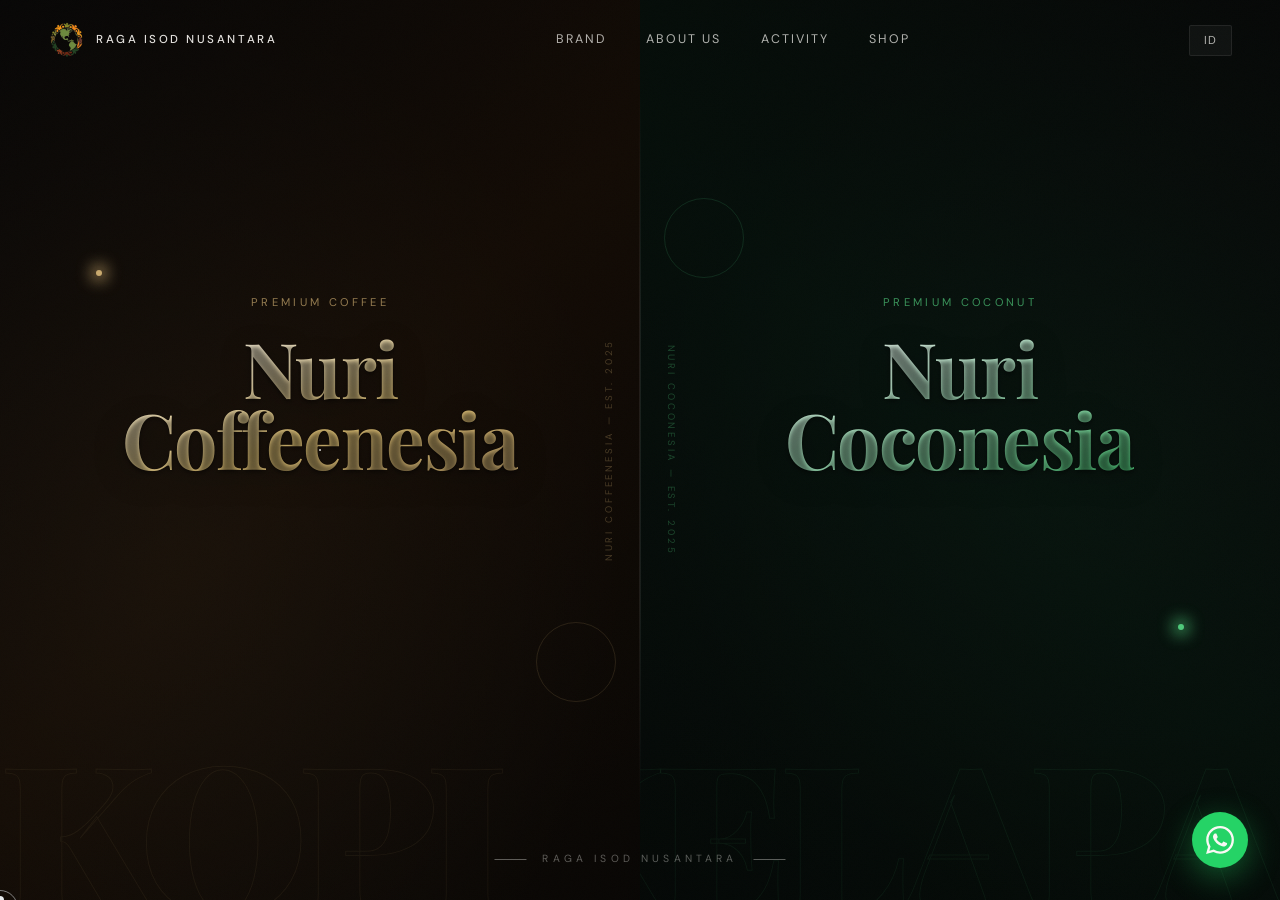
==== commit 487c2ab8: "Add files via upload" ====
--- a/index.html
+++ b/index.html
@@ -1,94 +1,273 @@
 <!DOCTYPE html>
 <html lang="en">
-
 <head>
-    <meta charset="UTF-8">
-    <meta name="viewport" content="width=device-width, initial-scale=1.0">
-    <title>RAGA ISOD NUSANTARA</title>
-    <link rel="icon" href="assets/img/favicon.png" type="image/x-icon">
-    <link rel="preconnect" href="https://fonts.googleapis.com">
-    <link rel="preconnect" href="https://fonts.gstatic.com" crossorigin>
-    <link
-        href="https://fonts.googleapis.com/css2?family=Cormorant+Garamond:ital,wght@0,300;0,400;0,500;0,600;0,700;1,300;1,400&family=Inter:wght@300;400;500;600&display=swap"
-        rel="stylesheet">
-    <link rel="stylesheet" href="style.css">
+  <meta charset="UTF-8">
+  <meta name="viewport" content="width=device-width, initial-scale=1.0">
+  <title>RAGA ISOD NUSANTARA</title>
+  <link rel="icon" href="assets/img/favicon.png" type="image/x-icon">
+  <link rel="preconnect" href="https://fonts.googleapis.com">
+  <link rel="preconnect" href="https://fonts.gstatic.com" crossorigin>
+  <link href="https://fonts.googleapis.com/css2?family=Playfair+Display:ital,wght@0,400;0,500;0,700;0,900;1,400;1,600&family=DM+Sans:opsz,wght@9..40,200;9..40,300;9..40,400;9..40,500&display=swap" rel="stylesheet">
+  <link rel="stylesheet" href="style.css">
+
+  <style>
+    /* Landing-specific extras */
+    .landing-hero-canvas {
+      position: fixed;
+      inset: 0;
+      z-index: 0;
+      pointer-events: none;
+    }
+
+    .split-hero { z-index: 1; }
+
+    /* Animated gradient mesh behind each panel */
+    .split-left {
+      background: linear-gradient(160deg, #0d0805 0%, #1e1108 50%, #0a0603 100%);
+    }
+    .split-right {
+      background: linear-gradient(160deg, #050f08 0%, #0b1e0f 50%, #040c07 100%);
+    }
+
+    /* 3D layered rings decoration */
+    .split-ring {
+      position: absolute;
+      border-radius: 50%;
+      border: 1px solid;
+      pointer-events: none;
+      z-index: 1;
+      animation: ringPulse 6s ease-in-out infinite;
+    }
+    .split-left .split-ring:nth-child(1) {
+      width: 300px; height: 300px;
+      border-color: rgba(201,169,110,0.06);
+      bottom: 10%; right: -60px;
+      animation-delay: 0s;
+    }
+    .split-left .split-ring:nth-child(2) {
+      width: 180px; height: 180px;
+      border-color: rgba(201,169,110,0.1);
+      bottom: 16%; right: 0;
+      animation-delay: -2s;
+    }
+    .split-left .split-ring:nth-child(3) {
+      width: 80px; height: 80px;
+      border-color: rgba(201,169,110,0.15);
+      bottom: 22%; right: 24px;
+      animation-delay: -4s;
+    }
+    .split-right .split-ring:nth-child(1) {
+      width: 300px; height: 300px;
+      border-color: rgba(78,200,130,0.06);
+      top: 10%; left: -60px;
+      animation-delay: -1s;
+    }
+    .split-right .split-ring:nth-child(2) {
+      width: 180px; height: 180px;
+      border-color: rgba(78,200,130,0.1);
+      top: 16%; left: 0;
+      animation-delay: -3s;
+    }
+    .split-right .split-ring:nth-child(3) {
+      width: 80px; height: 80px;
+      border-color: rgba(78,200,130,0.15);
+      top: 22%; left: 24px;
+      animation-delay: -5s;
+    }
+
+    @keyframes ringPulse {
+      0%, 100% { transform: scale(1); opacity: 1; }
+      50% { transform: scale(1.05); opacity: 0.6; }
+    }
+
+    /* Glowing accent dots */
+    .split-accent {
+      position: absolute;
+      border-radius: 50%;
+      pointer-events: none;
+      z-index: 1;
+      animation: floatDot 8s ease-in-out infinite;
+    }
+    .split-left .split-accent {
+      width: 6px; height: 6px;
+      background: var(--gold);
+      box-shadow: 0 0 16px 4px var(--gold);
+      top: 30%; left: 15%;
+      animation-delay: 0s;
+    }
+    .split-right .split-accent {
+      width: 6px; height: 6px;
+      background: var(--green-bright);
+      box-shadow: 0 0 16px 4px var(--green-bright);
+      bottom: 30%; right: 15%;
+      animation-delay: -3s;
+    }
+
+    @keyframes floatDot {
+      0%, 100% { transform: translateY(0) scale(1); opacity: 0.8; }
+      33% { transform: translateY(-18px) scale(1.2); opacity: 1; }
+      66% { transform: translateY(8px) scale(0.9); opacity: 0.6; }
+    }
+
+    /* Large ghosted text */
+    .split-ghost-text {
+      position: absolute;
+      font-family: 'Playfair Display', serif;
+      font-size: clamp(8rem, 16vw, 18rem);
+      font-weight: 900;
+      letter-spacing: -0.04em;
+      line-height: 1;
+      pointer-events: none;
+      z-index: 1;
+      bottom: -2rem;
+      white-space: nowrap;
+      transition: opacity 0.5s;
+    }
+    .split-left .split-ghost-text {
+      left: 0;
+      color: transparent;
+      -webkit-text-stroke: 1px rgba(201,169,110,0.07);
+    }
+    .split-right .split-ghost-text {
+      right: 0;
+      color: transparent;
+      -webkit-text-stroke: 1px rgba(78,200,130,0.07);
+    }
+
+    /* Split vertical label */
+    .split-vertical-label {
+      position: absolute;
+      writing-mode: vertical-lr;
+      font-size: 0.6rem;
+      letter-spacing: 0.3em;
+      text-transform: uppercase;
+      font-family: 'DM Sans', sans-serif;
+      opacity: 0.3;
+      z-index: 3;
+      pointer-events: none;
+    }
+    .split-left .split-vertical-label {
+      right: 24px; top: 50%;
+      transform: translateY(-50%) rotate(180deg);
+      color: var(--gold);
+    }
+    .split-right .split-vertical-label {
+      left: 24px; top: 50%;
+      transform: translateY(-50%);
+      color: var(--green-bright);
+    }
+
+    /* Header hero state: fully transparent on landing */
+    .landing-page .header { background: transparent; }
+    .landing-page .header.scrolled {
+      background: rgba(8,8,8,0.92);
+      backdrop-filter: blur(20px);
+    }
+  </style>
 </head>
-
 <body class="landing-page">
 
-    <!-- Header -->
-    <header class="header" id="header">
-        <div class="header-inner">
-            <a href="index.html" class="logo">
-                <img src="assets/img/favicon.png" alt="Logo" class="logo-img">
-                <span class="logo-text">RAGA ISOD NUSANTARA</span>
-            </a>
-            <nav class="nav" id="nav">
-                <a href="company.html#brands" class="nav-link" data-i18n="nav_brand">Brand</a>
-                <a href="company.html" class="nav-link" data-i18n="nav_about">About Us</a>
-                <a href="company.html#activity" class="nav-link" data-i18n="nav_activity">Activity</a>
-                <a href="#shop" class="nav-link" data-i18n="nav_shop">Shop</a>
-            </nav>
-            <div class="header-actions">
-                <button class="lang-toggle" id="langToggle" aria-label="Switch Language">
-                    <span class="lang-label" id="langLabel">ID</span>
-                </button>
-                <button class="mobile-menu-btn" id="mobileMenuBtn" aria-label="Menu">
-                    <span></span>
-                    <span></span>
-                    <span></span>
-                </button>
-            </div>
-        </div>
-    </header>
-
-    <!-- Mobile Nav Overlay -->
-    <div class="mobile-nav-overlay" id="mobileNavOverlay">
-        <nav class="mobile-nav">
-            <a href="#brands" class="mobile-nav-link" data-i18n="nav_brand">Brand</a>
-            <a href="company.html" class="mobile-nav-link" data-i18n="nav_about">About Us</a>
-            <a href="#activity" class="mobile-nav-link" data-i18n="nav_activity">Activity</a>
-            <a href="#shop" class="mobile-nav-link" data-i18n="nav_shop">Shop</a>
-        </nav>
+  <!-- Background Canvas -->
+  <canvas id="bgCanvas" class="landing-hero-canvas"></canvas>
+
+  <!-- Header -->
+  <header class="header" id="header">
+    <div class="header-inner">
+      <a href="index.html" class="logo">
+        <img src="assets/img/favicon.png" alt="Logo" class="logo-img">
+        <span class="logo-text">RAGA ISOD NUSANTARA</span>
+      </a>
+      <nav class="nav" id="nav">
+        <a href="company.html#brands" class="nav-link" data-i18n="nav_brand">Brand</a>
+        <a href="company.html" class="nav-link" data-i18n="nav_about">About Us</a>
+        <a href="company.html#activity" class="nav-link" data-i18n="nav_activity">Activity</a>
+        <a href="#shop" class="nav-link" data-i18n="nav_shop">Shop</a>
+      </nav>
+      <div class="header-actions">
+        <button class="lang-toggle" id="langToggle" aria-label="Switch Language">
+          <span class="lang-label" id="langLabel">ID</span>
+        </button>
+        <button class="mobile-menu-btn" id="mobileMenuBtn" aria-label="Menu">
+          <span></span><span></span><span></span>
+        </button>
+      </div>
     </div>
-
-    <!-- Split Screen Hero -->
-    <main class="split-hero" id="splitHero">
-        <a href="coffeenesia.html" class="split-panel split-left" id="splitLeft">
-            <div class="split-bg"></div>
-            <div class="split-overlay"></div>
-            <div class="split-content">
-                <span class="split-subtitle" data-i18n="coffee_subtitle">Premium Coffee</span>
-                <h1 class="split-title">Nuri<br>Coffeenesia</h1>
-                <p class="split-desc" data-i18n="coffee_desc">Discover the rich heritage of Indonesian coffee, crafted
-                    with passion and precision.</p>
-                <span class="split-cta" data-i18n="coffee_cta">Explore Coffee →</span>
-            </div>
-            <div class="split-border-line"></div>
-        </a>
-        <a href="coconesia.html" class="split-panel split-right" id="splitRight">
-            <div class="split-bg"></div>
-            <div class="split-overlay"></div>
-            <div class="split-content">
-                <span class="split-subtitle" data-i18n="coconut_subtitle">Premium Coconut</span>
-                <h1 class="split-title">Nuri<br>Coconesia</h1>
-                <p class="split-desc" data-i18n="coconut_desc">Experience the tropical freshness of Indonesian coconut,
-                    nature's finest gift.</p>
-                <span class="split-cta" data-i18n="coconut_cta">Explore Coconut →</span>
-            </div>
-        </a>
-    </main>
-
-    <!-- Floating WhatsApp -->
-    <a href="https://wa.me/6281234567890" target="_blank" class="whatsapp-float" id="whatsappFloat"
-        aria-label="Chat on WhatsApp">
-        <svg viewBox="0 0 24 24" fill="currentColor" width="28" height="28">
-            <path
-                d="M17.472 14.382c-.297-.149-1.758-.867-2.03-.967-.273-.099-.471-.148-.67.15-.197.297-.767.966-.94 1.164-.173.199-.347.223-.644.075-.297-.15-1.255-.463-2.39-1.475-.883-.788-1.48-1.761-1.653-2.059-.173-.297-.018-.458.13-.606.134-.133.298-.347.446-.52.149-.174.198-.298.298-.497.099-.198.05-.371-.025-.52-.075-.149-.669-1.612-.916-2.207-.242-.579-.487-.5-.669-.51-.173-.008-.371-.01-.57-.01-.198 0-.52.074-.792.372-.272.297-1.04 1.016-1.04 2.479 0 1.462 1.065 2.875 1.213 3.074.149.198 2.096 3.2 5.077 4.487.709.306 1.262.489 1.694.625.712.227 1.36.195 1.871.118.571-.085 1.758-.719 2.006-1.413.248-.694.248-1.289.173-1.413-.074-.124-.272-.198-.57-.347m-5.421 7.403h-.004a9.87 9.87 0 01-5.031-1.378l-.361-.214-3.741.982.998-3.648-.235-.374a9.86 9.86 0 01-1.51-5.26c.001-5.45 4.436-9.884 9.888-9.884 2.64 0 5.122 1.03 6.988 2.898a9.825 9.825 0 012.893 6.994c-.003 5.45-4.437 9.884-9.885 9.884m8.413-18.297A11.815 11.815 0 0012.05 0C5.495 0 .16 5.335.157 11.892c0 2.096.547 4.142 1.588 5.945L.057 24l6.305-1.654a11.882 11.882 0 005.683 1.448h.005c6.554 0 11.89-5.335 11.893-11.893a11.821 11.821 0 00-3.48-8.413z" />
-        </svg>
+  </header>
+
+  <!-- Mobile Nav Overlay -->
+  <div class="mobile-nav-overlay" id="mobileNavOverlay">
+    <nav class="mobile-nav">
+      <a href="company.html#brands" class="mobile-nav-link" data-i18n="nav_brand">Brand</a>
+      <a href="company.html" class="mobile-nav-link" data-i18n="nav_about">About Us</a>
+      <a href="company.html#activity" class="mobile-nav-link" data-i18n="nav_activity">Activity</a>
+      <a href="#shop" class="mobile-nav-link" data-i18n="nav_shop">Shop</a>
+    </nav>
+  </div>
+
+  <!-- Split Hero -->
+  <main class="split-hero" id="splitHero">
+
+    <!-- Coffee Panel -->
+    <a href="coffeenesia.html" class="split-panel split-left" id="splitLeft">
+      <div class="split-bg"></div>
+      <div class="split-overlay"></div>
+
+      <!-- Decorative rings -->
+      <div class="split-ring"></div>
+      <div class="split-ring"></div>
+      <div class="split-ring"></div>
+      <div class="split-accent"></div>
+
+      <!-- Ghost text -->
+      <span class="split-ghost-text">KOPI</span>
+
+      <!-- Vertical label -->
+      <span class="split-vertical-label">Nuri Coffeenesia — Est. 2025</span>
+
+      <div class="split-content">
+        <span class="split-subtitle" data-i18n="coffee_subtitle">Premium Coffee</span>
+        <h1 class="split-title">Nuri<br>Coffeenesia</h1>
+        <p class="split-desc" data-i18n="coffee_desc">Discover the rich heritage of Indonesian coffee, crafted with passion and precision.</p>
+        <span class="split-cta" data-i18n="coffee_cta">Explore Coffee →</span>
+      </div>
     </a>
 
-    <script src="script.js"></script>
+    <!-- Coconut Panel -->
+    <a href="coconesia.html" class="split-panel split-right" id="splitRight">
+      <div class="split-bg"></div>
+      <div class="split-overlay"></div>
+
+      <div class="split-ring"></div>
+      <div class="split-ring"></div>
+      <div class="split-ring"></div>
+      <div class="split-accent"></div>
+
+      <span class="split-ghost-text">KELAPA</span>
+
+      <span class="split-vertical-label">Nuri Coconesia — Est. 2025</span>
+
+      <div class="split-content">
+        <span class="split-subtitle" data-i18n="coconut_subtitle">Premium Coconut</span>
+        <h1 class="split-title">Nuri<br>Coconesia</h1>
+        <p class="split-desc" data-i18n="coconut_desc">Experience the tropical freshness of Indonesian coconut, nature's finest gift.</p>
+        <span class="split-cta" data-i18n="coconut_cta">Explore Coconut →</span>
+      </div>
+    </a>
+
+  </main>
+
+  <!-- Bottom wordmark -->
+  <div class="landing-wordmark">
+    <span>RAGA ISOD NUSANTARA</span>
+  </div>
+
+  <!-- Floating WhatsApp -->
+  <a href="https://wa.me/6281293220622" target="_blank" class="whatsapp-float" aria-label="Chat on WhatsApp">
+    <svg viewBox="0 0 24 24" fill="currentColor" width="28" height="28">
+      <path d="M17.472 14.382c-.297-.149-1.758-.867-2.03-.967-.273-.099-.471-.148-.67.15-.197.297-.767.966-.94 1.164-.173.199-.347.223-.644.075-.297-.15-1.255-.463-2.39-1.475-.883-.788-1.48-1.761-1.653-2.059-.173-.297-.018-.458.13-.606.134-.133.298-.347.446-.52.149-.174.198-.298.298-.497.099-.198.05-.371-.025-.52-.075-.149-.669-1.612-.916-2.207-.242-.579-.487-.5-.669-.51-.173-.008-.371-.01-.57-.01-.198 0-.52.074-.792.372-.272.297-1.04 1.016-1.04 2.479 0 1.462 1.065 2.875 1.213 3.074.149.198 2.096 3.2 5.077 4.487.709.306 1.262.489 1.694.625.712.227 1.36.195 1.871.118.571-.085 1.758-.719 2.006-1.413.248-.694.248-1.289.173-1.413-.074-.124-.272-.198-.57-.347m-5.421 7.403h-.004a9.87 9.87 0 01-5.031-1.378l-.361-.214-3.741.982.998-3.648-.235-.374a9.86 9.86 0 01-1.51-5.26c.001-5.45 4.436-9.884 9.888-9.884 2.64 0 5.122 1.03 6.988 2.898a9.825 9.825 0 012.893 6.994c-.003 5.45-4.437 9.884-9.885 9.884m8.413-18.297A11.815 11.815 0 0012.05 0C5.495 0 .16 5.335.157 11.892c0 2.096.547 4.142 1.588 5.945L.057 24l6.305-1.654a11.882 11.882 0 005.683 1.448h.005c6.554 0 11.89-5.335 11.893-11.893a11.821 11.821 0 00-3.48-8.413z"/>
+    </svg>
+  </a>
+
+  <script src="script.js"></script>
 </body>
-
-</html>+</html>
--- a/style.css
+++ b/style.css
@@ -1,1436 +1,1452 @@
-/* ========================================
-   RAGA ISOD NUSANTARA — Premium Stylesheet
-   ======================================== */
-
-/* --- CSS Custom Properties --- */
+/* ============================================
+   RAGA ISOD NUSANTARA — 3D LUXURY DESIGN SYSTEM
+   ============================================ */
+
+@import url('https://fonts.googleapis.com/css2?family=Playfair+Display:ital,wght@0,400;0,500;0,600;0,700;0,800;0,900;1,400;1,600&family=DM+Sans:ital,opsz,wght@0,9..40,200;0,9..40,300;0,9..40,400;0,9..40,500;1,9..40,300&display=swap');
+
+/* ── CSS Variables ── */
 :root {
-    /* Forest Greens */
-    --green-900: #0d2818;
-    --green-800: #1a3c2a;
-    --green-700: #2d5a3f;
-    --green-600: #3d7a55;
-    --green-500: #4a8c5c;
-    --green-400: #6aad7a;
-    --green-300: #8fc99b;
-    --green-200: #b8dcc0;
-    --green-100: #dceee2;
-
-    /* Premium Whites */
-    --white: #faf9f6;
-    --white-warm: #f5f3ee;
-    --cream: #ede8df;
-    --linen: #e8e4dc;
-    --sand: #d4cfc6;
-
-    /* Rich Coffee Browns */
-    --brown-900: #1e100a;
-    --brown-800: #3c2415;
-    --brown-700: #5c3a28;
-    --brown-600: #8b5e3c;
-    --brown-500: #a67c52;
-    --brown-400: #c9a96e;
-    --brown-300: #d4bc94;
-    --brown-200: #e5d4b8;
-    --brown-100: #f0e8d8;
-
-    /* Accent */
-    --gold: #c9a96e;
-    --gold-light: #e0c98a;
-
-    /* Neutrals */
-    --text-primary: #1a1a1a;
-    --text-secondary: #5a5a52;
-    --text-tertiary: #8a8a7e;
-    --border: #ddd8cf;
-
-    /* Typography */
-    --font-display: 'Cormorant Garamond', 'Georgia', serif;
-    --font-body: 'Inter', -apple-system, 'Segoe UI', sans-serif;
-
-    /* Spacing */
-    --section-padding: clamp(80px, 10vw, 140px);
-    --container-max: 1280px;
-    --container-narrow: 960px;
-
-    /* Transitions */
-    --ease-out: cubic-bezier(0.22, 1, 0.36, 1);
-    --ease-in-out: cubic-bezier(0.65, 0, 0.35, 1);
-    --duration: 0.5s;
-    --duration-fast: 0.3s;
-}
-
-/* --- Reset & Base --- */
-*,
-*::before,
-*::after {
-    margin: 0;
-    padding: 0;
-    box-sizing: border-box;
-}
-
-html {
-    scroll-behavior: smooth;
-    font-size: 16px;
-    -webkit-font-smoothing: antialiased;
-    -moz-osx-font-smoothing: grayscale;
-}
+  --black: #080808;
+  --dark: #0f0f0f;
+  --dark2: #161616;
+  --dark3: #1e1e1e;
+  --surface: #242424;
+  --glass: rgba(255,255,255,0.04);
+  --glass-border: rgba(255,255,255,0.08);
+  --white: #faf8f4;
+  --white-dim: rgba(250,248,244,0.7);
+  --white-faint: rgba(250,248,244,0.35);
+
+  /* Coffee palette */
+  --gold: #c9a96e;
+  --gold-bright: #e8c97a;
+  --gold-dim: rgba(201,169,110,0.3);
+  --gold-glow: rgba(201,169,110,0.15);
+  --coffee-deep: #1a0f06;
+
+  /* Coconut palette */
+  --green: #2e9e5b;
+  --green-bright: #4fc87a;
+  --green-dim: rgba(46,158,91,0.3);
+  --green-glow: rgba(46,158,91,0.12);
+  --coconut-deep: #071410;
+
+  /* Typography */
+  --serif: 'Playfair Display', Georgia, serif;
+  --sans: 'DM Sans', system-ui, sans-serif;
+
+  /* 3D */
+  --perspective: 1200px;
+  --card-shadow: 0 32px 80px rgba(0,0,0,0.6), 0 8px 24px rgba(0,0,0,0.4);
+  --glow-gold: 0 0 40px rgba(201,169,110,0.25), 0 0 80px rgba(201,169,110,0.1);
+  --glow-green: 0 0 40px rgba(46,158,91,0.25), 0 0 80px rgba(46,158,91,0.1);
+}
+
+/* ── Reset & Base ── */
+*, *::before, *::after { box-sizing: border-box; margin: 0; padding: 0; }
+
+html { scroll-behavior: smooth; font-size: 16px; }
 
 body {
-    font-family: var(--font-body);
-    font-weight: 400;
-    line-height: 1.7;
-    color: var(--text-primary);
-    background-color: var(--white);
-    overflow-x: hidden;
-}
-
-img {
-    max-width: 100%;
-    height: auto;
-    display: block;
-}
-
-a {
-    text-decoration: none;
-    color: inherit;
-    transition: color var(--duration-fast) var(--ease-out);
-}
-
-/* --- Utility --- */
+  font-family: var(--sans);
+  background: var(--black);
+  color: var(--white);
+  line-height: 1.6;
+  overflow-x: hidden;
+  -webkit-font-smoothing: antialiased;
+}
+
+img { display: block; max-width: 100%; }
+a { color: inherit; text-decoration: none; }
+
+/* ── Custom Cursor ── */
+body { cursor: none; }
+.cursor {
+  position: fixed;
+  pointer-events: none;
+  z-index: 9999;
+  mix-blend-mode: difference;
+}
+.cursor-dot {
+  width: 8px; height: 8px;
+  background: var(--white);
+  border-radius: 50%;
+  transform: translate(-50%,-50%);
+  transition: transform 0.1s;
+}
+.cursor-ring {
+  width: 36px; height: 36px;
+  border: 1px solid rgba(255,255,255,0.5);
+  border-radius: 50%;
+  transform: translate(-50%,-50%);
+  transition: width 0.3s, height 0.3s, opacity 0.3s, transform 0.15s;
+}
+.cursor-ring.hovered { width: 56px; height: 56px; opacity: 0.6; }
+@media (hover: none) { body { cursor: auto; } .cursor { display: none; } }
+
+/* ── Scrollbar ── */
+::-webkit-scrollbar { width: 4px; }
+::-webkit-scrollbar-track { background: var(--dark); }
+::-webkit-scrollbar-thumb { background: var(--gold); border-radius: 2px; }
+
+/* ── Selection ── */
+::selection { background: var(--gold-dim); color: var(--white); }
+
+/* ── Header ── */
+.header {
+  position: fixed;
+  top: 0; left: 0; right: 0;
+  z-index: 1000;
+  padding: 0;
+  transition: all 0.5s cubic-bezier(0.23,1,0.32,1);
+}
+
+.header.scrolled {
+  background: rgba(8,8,8,0.92);
+  backdrop-filter: blur(20px);
+  -webkit-backdrop-filter: blur(20px);
+  border-bottom: 1px solid var(--glass-border);
+}
+
+.header-inner {
+  display: flex;
+  align-items: center;
+  justify-content: space-between;
+  padding: 22px 48px;
+  max-width: 1400px;
+  margin: 0 auto;
+}
+
+.logo {
+  display: flex;
+  align-items: center;
+  gap: 12px;
+  z-index: 10;
+}
+
+.logo-img {
+  width: 36px; height: 36px;
+  border-radius: 50%;
+  object-fit: cover;
+  filter: brightness(1.1);
+}
+
+.logo-text {
+  font-family: var(--sans);
+  font-size: 0.72rem;
+  font-weight: 500;
+  letter-spacing: 0.22em;
+  text-transform: uppercase;
+  color: var(--white);
+  opacity: 0.9;
+}
+
+.nav { display: flex; align-items: center; gap: 40px; }
+
+.nav-link {
+  font-size: 0.78rem;
+  font-weight: 400;
+  letter-spacing: 0.16em;
+  text-transform: uppercase;
+  color: var(--white-dim);
+  position: relative;
+  transition: color 0.3s;
+}
+
+.nav-link::after {
+  content: '';
+  position: absolute;
+  bottom: -4px; left: 0;
+  width: 0; height: 1px;
+  background: var(--gold);
+  transition: width 0.4s cubic-bezier(0.23,1,0.32,1);
+}
+
+.nav-link:hover { color: var(--white); }
+.nav-link:hover::after { width: 100%; }
+
+.header-actions { display: flex; align-items: center; gap: 16px; }
+
+.lang-toggle {
+  background: var(--glass);
+  border: 1px solid var(--glass-border);
+  color: var(--white-dim);
+  font-family: var(--sans);
+  font-size: 0.72rem;
+  letter-spacing: 0.1em;
+  padding: 7px 14px;
+  border-radius: 2px;
+  cursor: pointer;
+  transition: all 0.3s;
+}
+.lang-toggle:hover {
+  background: var(--gold-glow);
+  border-color: var(--gold-dim);
+  color: var(--gold);
+}
+
+/* ── Mobile Menu ── */
+.mobile-menu-btn {
+  display: none;
+  flex-direction: column;
+  gap: 5px;
+  background: none;
+  border: none;
+  cursor: pointer;
+  padding: 6px;
+  z-index: 1001;
+}
+.mobile-menu-btn span {
+  display: block;
+  width: 24px; height: 1.5px;
+  background: var(--white);
+  transition: all 0.4s cubic-bezier(0.23,1,0.32,1);
+  transform-origin: center;
+}
+.mobile-menu-btn.open span:nth-child(1) { transform: translateY(6.5px) rotate(45deg); }
+.mobile-menu-btn.open span:nth-child(2) { opacity: 0; transform: scaleX(0); }
+.mobile-menu-btn.open span:nth-child(3) { transform: translateY(-6.5px) rotate(-45deg); }
+
+.mobile-nav-overlay {
+  position: fixed;
+  inset: 0;
+  background: rgba(8,8,8,0.98);
+  backdrop-filter: blur(20px);
+  z-index: 999;
+  display: flex;
+  align-items: center;
+  justify-content: center;
+  opacity: 0;
+  pointer-events: none;
+  transition: opacity 0.4s;
+}
+.mobile-nav-overlay.open { opacity: 1; pointer-events: all; }
+
+.mobile-nav {
+  display: flex;
+  flex-direction: column;
+  align-items: center;
+  gap: 32px;
+}
+
+.mobile-nav-link {
+  font-family: var(--serif);
+  font-size: 2.5rem;
+  font-weight: 400;
+  color: var(--white-dim);
+  letter-spacing: 0.05em;
+  transition: color 0.3s;
+}
+.mobile-nav-link:hover { color: var(--white); }
+
+/* ── Scroll Progress ── */
+.scroll-progress {
+  position: fixed;
+  top: 0; left: 0;
+  height: 2px;
+  background: linear-gradient(90deg, var(--gold), var(--green));
+  z-index: 2000;
+  transition: width 0.1s;
+}
+
+/* ── WhatsApp Float ── */
+.whatsapp-float {
+  position: fixed;
+  bottom: 32px; right: 32px;
+  width: 56px; height: 56px;
+  background: #25D366;
+  border-radius: 50%;
+  display: flex;
+  align-items: center;
+  justify-content: center;
+  z-index: 900;
+  box-shadow: 0 8px 32px rgba(37,211,102,0.4);
+  transition: transform 0.3s cubic-bezier(0.34,1.56,0.64,1), box-shadow 0.3s;
+}
+.whatsapp-float:hover {
+  transform: scale(1.1) translateY(-3px);
+  box-shadow: 0 12px 48px rgba(37,211,102,0.5);
+}
+.whatsapp-float-green { background: var(--green); box-shadow: 0 8px 32px rgba(46,158,91,0.4); }
+
+/* ============================================
+   LANDING PAGE — 3D SPLIT HERO
+   ============================================ */
+
+.landing-page { background: var(--black); }
+
+#bgCanvas {
+  position: fixed;
+  inset: 0;
+  z-index: 0;
+  pointer-events: none;
+}
+
+.split-hero {
+  position: relative;
+  width: 100vw;
+  height: 100vh;
+  display: flex;
+  overflow: hidden;
+  z-index: 1;
+}
+
+.split-panel {
+  position: relative;
+  flex: 1;
+  display: flex;
+  align-items: center;
+  justify-content: center;
+  overflow: hidden;
+  cursor: none;
+  transition: flex 0.7s cubic-bezier(0.23,1,0.32,1);
+}
+
+.split-panel:hover { flex: 1.35; }
+
+.split-bg {
+  position: absolute;
+  inset: -10%;
+  background-size: cover;
+  background-position: center;
+  transition: transform 0.7s cubic-bezier(0.23,1,0.32,1), filter 0.7s;
+  filter: brightness(0.5) saturate(0.8);
+}
+
+.split-left .split-bg {
+  background-image:
+    radial-gradient(ellipse at 30% 60%, rgba(201,169,110,0.25) 0%, transparent 60%),
+    url("data:image/svg+xml,%3Csvg xmlns='http://www.w3.org/2000/svg' width='400' height='400'%3E%3Crect fill='%231a0f06' width='400' height='400'/%3E%3Ccircle cx='200' cy='200' r='120' fill='none' stroke='%23c9a96e' stroke-width='0.5' opacity='0.3'/%3E%3C/svg%3E");
+  background: radial-gradient(ellipse at 30% 60%, rgba(201,169,110,0.18) 0%, transparent 60%),
+    linear-gradient(160deg, #0d0805 0%, #1a0f06 40%, #120b04 100%);
+}
+
+.split-right .split-bg {
+  background: radial-gradient(ellipse at 70% 50%, rgba(46,158,91,0.18) 0%, transparent 60%),
+    linear-gradient(160deg, #050f08 0%, #071610 40%, #040e08 100%);
+}
+
+.split-panel:hover .split-bg {
+  transform: scale(1.06);
+  filter: brightness(0.65) saturate(1.1);
+}
+
+.split-overlay {
+  position: absolute;
+  inset: 0;
+  z-index: 1;
+}
+
+.split-left .split-overlay {
+  background: linear-gradient(135deg,
+    rgba(8,8,8,0.7) 0%,
+    rgba(26,15,6,0.5) 50%,
+    rgba(8,8,8,0.3) 100%);
+}
+
+.split-right .split-overlay {
+  background: linear-gradient(225deg,
+    rgba(8,8,8,0.7) 0%,
+    rgba(7,20,14,0.5) 50%,
+    rgba(8,8,8,0.3) 100%);
+}
+
+/* Center divider */
+.split-hero::after {
+  content: '';
+  position: absolute;
+  left: 50%;
+  top: 10%;
+  bottom: 10%;
+  width: 1px;
+  background: linear-gradient(to bottom,
+    transparent,
+    rgba(255,255,255,0.15) 30%,
+    rgba(255,255,255,0.15) 70%,
+    transparent);
+  z-index: 10;
+  transform: translateX(-50%);
+  pointer-events: none;
+}
+
+.split-content {
+  position: relative;
+  z-index: 2;
+  padding: 60px 56px;
+  text-align: center;
+  transform: translateY(8px);
+  transition: transform 0.5s cubic-bezier(0.23,1,0.32,1);
+}
+
+.split-panel:hover .split-content { transform: translateY(0); }
+
+.split-subtitle {
+  display: block;
+  font-family: var(--sans);
+  font-size: 0.7rem;
+  font-weight: 400;
+  letter-spacing: 0.3em;
+  text-transform: uppercase;
+  margin-bottom: 20px;
+  opacity: 0.7;
+  transform: translateY(0);
+}
+
+.split-left .split-subtitle { color: var(--gold); }
+.split-right .split-subtitle { color: var(--green-bright); }
+
+.split-title {
+  font-family: var(--serif);
+  font-size: clamp(3rem, 6vw, 6.5rem);
+  font-weight: 700;
+  line-height: 0.92;
+  letter-spacing: -0.02em;
+  color: var(--white);
+  text-shadow:
+    0 2px 4px rgba(0,0,0,0.5),
+    0 8px 32px rgba(0,0,0,0.3);
+  margin-bottom: 24px;
+  will-change: transform;
+}
+
+.split-left .split-title {
+  background: linear-gradient(160deg, #fff 0%, var(--gold-bright) 60%, var(--gold) 100%);
+  -webkit-background-clip: text;
+  -webkit-text-fill-color: transparent;
+  background-clip: text;
+}
+
+.split-right .split-title {
+  background: linear-gradient(160deg, #fff 0%, #a8e6c0 50%, var(--green-bright) 100%);
+  -webkit-background-clip: text;
+  -webkit-text-fill-color: transparent;
+  background-clip: text;
+}
+
+.split-desc {
+  font-size: 0.88rem;
+  line-height: 1.7;
+  color: var(--white-dim);
+  max-width: 320px;
+  margin: 0 auto 32px;
+  opacity: 0;
+  transform: translateY(12px);
+  transition: opacity 0.5s 0.1s, transform 0.5s 0.1s;
+}
+
+.split-panel:hover .split-desc { opacity: 1; transform: translateY(0); }
+
+.split-cta {
+  display: inline-flex;
+  align-items: center;
+  gap: 8px;
+  font-size: 0.72rem;
+  font-weight: 500;
+  letter-spacing: 0.2em;
+  text-transform: uppercase;
+  padding: 12px 28px;
+  border-radius: 2px;
+  border: 1px solid;
+  transition: all 0.4s cubic-bezier(0.23,1,0.32,1);
+  opacity: 0;
+  transform: translateY(8px);
+  transition: opacity 0.5s 0.2s, transform 0.5s 0.2s, background 0.3s, box-shadow 0.3s;
+}
+
+.split-panel:hover .split-cta { opacity: 1; transform: translateY(0); }
+
+.split-left .split-cta {
+  color: var(--gold);
+  border-color: var(--gold-dim);
+}
+.split-left .split-cta:hover {
+  background: var(--gold-glow);
+  box-shadow: var(--glow-gold);
+}
+
+.split-right .split-cta {
+  color: var(--green-bright);
+  border-color: var(--green-dim);
+}
+.split-right .split-cta:hover {
+  background: var(--green-glow);
+  box-shadow: var(--glow-green);
+}
+
+/* Floating particles inside panels */
+.split-particles {
+  position: absolute;
+  inset: 0;
+  z-index: 1;
+  pointer-events: none;
+  overflow: hidden;
+}
+
+/* Landing page bottom wordmark */
+.landing-wordmark {
+  position: fixed;
+  bottom: 32px;
+  left: 50%;
+  transform: translateX(-50%);
+  z-index: 10;
+  font-family: var(--sans);
+  font-size: 0.65rem;
+  letter-spacing: 0.4em;
+  text-transform: uppercase;
+  color: var(--white-faint);
+  display: flex;
+  align-items: center;
+  gap: 16px;
+}
+.landing-wordmark::before,
+.landing-wordmark::after {
+  content: '';
+  width: 32px;
+  height: 1px;
+  background: var(--white-faint);
+}
+
+/* ============================================
+   BRAND PAGES — SHARED SECTIONS
+   ============================================ */
+
+.brand-page, .company-page { background: var(--dark); }
+
+/* ── Brand Hero ── */
+.brand-hero {
+  position: relative;
+  height: 100vh;
+  min-height: 600px;
+  display: flex;
+  align-items: center;
+  overflow: hidden;
+}
+
+.brand-hero-bg {
+  position: absolute;
+  inset: -5%;
+  background-size: cover;
+  background-position: center;
+  transition: transform 0.1s linear;
+  filter: brightness(0.4) saturate(0.9);
+  will-change: transform;
+}
+
+.brand-hero-overlay {
+  position: absolute;
+  inset: 0;
+  z-index: 1;
+}
+
+.coffeenesia-hero .brand-hero-bg {
+  background-image: url('assets/img/coffee.png');
+}
+.coffeenesia-hero .brand-hero-overlay {
+  background: linear-gradient(135deg,
+    rgba(8,8,8,0.85) 0%,
+    rgba(26,15,6,0.65) 50%,
+    rgba(8,8,8,0.5) 100%);
+}
+
+.coconesia-hero .brand-hero-bg {
+  background-image: url('assets/img/coco.png');
+}
+.coconesia-hero .brand-hero-overlay {
+  background: linear-gradient(135deg,
+    rgba(8,8,8,0.85) 0%,
+    rgba(5,14,10,0.65) 50%,
+    rgba(8,8,8,0.5) 100%);
+}
+
+.brand-hero-content {
+  position: relative;
+  z-index: 3;
+  padding: 0 48px;
+  max-width: 860px;
+  margin-left: 10%;
+}
+
+.brand-hero-eyebrow {
+  display: flex;
+  align-items: center;
+  gap: 16px;
+  margin-bottom: 20px;
+}
+
+.brand-hero-eyebrow-line {
+  width: 48px;
+  height: 1px;
+}
+
+.coffeenesia-page .brand-hero-eyebrow-line { background: var(--gold); }
+.coconesia-page .brand-hero-eyebrow-line { background: var(--green); }
+
+.brand-hero-subtitle {
+  display: block;
+  font-family: var(--sans);
+  font-size: 0.72rem;
+  font-weight: 400;
+  letter-spacing: 0.3em;
+  text-transform: uppercase;
+  margin-bottom: 20px;
+}
+.coffeenesia-page .brand-hero-subtitle { color: var(--gold); }
+.coconesia-page .brand-hero-subtitle { color: var(--green-bright); }
+
+.brand-hero-title {
+  font-family: var(--serif);
+  font-size: clamp(3.5rem, 8vw, 8rem);
+  font-weight: 700;
+  line-height: 0.9;
+  letter-spacing: -0.03em;
+  margin-bottom: 28px;
+}
+
+.coffeenesia-page .brand-hero-title {
+  background: linear-gradient(160deg, #fff 0%, var(--gold-bright) 50%, var(--gold) 100%);
+  -webkit-background-clip: text;
+  -webkit-text-fill-color: transparent;
+  background-clip: text;
+}
+
+.coconesia-page .brand-hero-title {
+  background: linear-gradient(160deg, #fff 0%, #a8e6c0 50%, var(--green-bright) 100%);
+  -webkit-background-clip: text;
+  -webkit-text-fill-color: transparent;
+  background-clip: text;
+}
+
+.brand-hero-desc {
+  font-size: 1.05rem;
+  line-height: 1.75;
+  color: var(--white-dim);
+  max-width: 520px;
+  margin-bottom: 40px;
+}
+
+.hero-buttons {
+  display: flex;
+  gap: 16px;
+  flex-wrap: wrap;
+}
+
+/* Scroll indicator */
+.brand-hero-scroll {
+  position: absolute;
+  bottom: 36px;
+  left: 50%;
+  transform: translateX(-50%);
+  z-index: 3;
+  display: flex;
+  flex-direction: column;
+  align-items: center;
+  gap: 10px;
+}
+
+.brand-hero-scroll span {
+  font-size: 0.65rem;
+  letter-spacing: 0.25em;
+  text-transform: uppercase;
+  color: var(--white-faint);
+}
+
+.scroll-line {
+  width: 1px;
+  height: 48px;
+  background: linear-gradient(to bottom, var(--gold), transparent);
+  animation: scrollPulse 2s ease-in-out infinite;
+}
+
+.scroll-line.green {
+  background: linear-gradient(to bottom, var(--green), transparent);
+}
+
+@keyframes scrollPulse {
+  0%, 100% { opacity: 0.4; transform: scaleY(1); }
+  50% { opacity: 1; transform: scaleY(0.8) translateY(8px); }
+}
+
+/* ── Buttons ── */
+.btn-primary {
+  display: inline-flex;
+  align-items: center;
+  justify-content: center;
+  gap: 10px;
+  padding: 14px 36px;
+  font-family: var(--sans);
+  font-size: 0.8rem;
+  font-weight: 500;
+  letter-spacing: 0.12em;
+  text-transform: uppercase;
+  border: none;
+  border-radius: 2px;
+  cursor: pointer;
+  transition: all 0.4s cubic-bezier(0.23,1,0.32,1);
+  position: relative;
+  overflow: hidden;
+}
+
+.btn-primary::before {
+  content: '';
+  position: absolute;
+  inset: 0;
+  background: rgba(255,255,255,0.1);
+  transform: translateX(-100%);
+  transition: transform 0.4s cubic-bezier(0.23,1,0.32,1);
+}
+.btn-primary:hover::before { transform: translateX(0); }
+
+.btn-primary {
+  background: var(--gold);
+  color: var(--black);
+  box-shadow: 0 4px 24px var(--gold-dim);
+}
+.btn-primary:hover {
+  transform: translateY(-2px);
+  box-shadow: var(--glow-gold);
+}
+
+.btn-light {
+  background: var(--glass);
+  border: 1px solid var(--glass-border);
+  color: var(--white) !important;
+  box-shadow: none;
+}
+.btn-light:hover {
+  background: rgba(255,255,255,0.08);
+  border-color: rgba(255,255,255,0.2);
+  transform: translateY(-2px);
+}
+
+.btn-green {
+  background: var(--green);
+  color: var(--white);
+  box-shadow: 0 4px 24px var(--green-dim);
+}
+.btn-green:hover {
+  transform: translateY(-2px);
+  box-shadow: var(--glow-green);
+}
+
+.btn-white {
+  background: var(--white);
+  color: var(--black);
+}
+.btn-white:hover {
+  transform: translateY(-2px);
+  box-shadow: 0 8px 32px rgba(255,255,255,0.2);
+}
+
+/* ── Container & Sections ── */
 .container {
-    width: 100%;
-    max-width: var(--container-max);
-    margin: 0 auto;
-    padding: 0 clamp(20px, 4vw, 60px);
+  max-width: 1260px;
+  margin: 0 auto;
+  padding: 0 48px;
 }
 
 .section {
-    padding: var(--section-padding) 0;
-}
-
-/* --- Typography --- */
+  padding: 120px 0;
+  position: relative;
+}
+
 .section-label {
-    display: inline-block;
-    font-family: var(--font-body);
-    font-size: 0.75rem;
-    font-weight: 600;
-    letter-spacing: 0.2em;
-    text-transform: uppercase;
-    color: var(--brown-500);
-    margin-bottom: 1rem;
-}
-
-.section-label.label-green {
-    color: var(--green-500);
-}
+  display: inline-block;
+  font-family: var(--sans);
+  font-size: 0.68rem;
+  font-weight: 500;
+  letter-spacing: 0.3em;
+  text-transform: uppercase;
+  color: var(--gold);
+  margin-bottom: 16px;
+  position: relative;
+  padding-left: 32px;
+}
+.section-label::before {
+  content: '';
+  position: absolute;
+  left: 0;
+  top: 50%;
+  width: 20px;
+  height: 1px;
+  background: var(--gold);
+}
+
+.label-green { color: var(--green); }
+.label-green::before { background: var(--green); }
 
 .section-title {
-    font-family: var(--font-display);
-    font-size: clamp(2rem, 4vw, 3.5rem);
-    font-weight: 400;
-    line-height: 1.15;
-    color: var(--text-primary);
-    margin-bottom: 1.5rem;
+  font-family: var(--serif);
+  font-size: clamp(2rem, 4.5vw, 4rem);
+  font-weight: 600;
+  line-height: 1.1;
+  letter-spacing: -0.02em;
+  color: var(--white);
+  margin-bottom: 24px;
+}
+
+.section-header {
+  text-align: center;
+  margin-bottom: 64px;
 }
 
 .section-desc {
-    font-size: 1.05rem;
-    line-height: 1.8;
-    color: var(--text-secondary);
-    margin-bottom: 1rem;
-}
-
-.section-header {
-    text-align: center;
-    margin-bottom: clamp(40px, 5vw, 70px);
-}
-
-.section-header .section-title {
-    max-width: 600px;
-    margin-left: auto;
-    margin-right: auto;
-}
-
-/* --- Buttons --- */
-.btn-primary {
-    display: inline-flex;
-    align-items: center;
-    justify-content: center;
-    padding: 16px 40px;
-    font-family: var(--font-body);
-    font-size: 0.85rem;
-    font-weight: 500;
-    letter-spacing: 0.12em;
-    text-transform: uppercase;
-    color: var(--white);
-    background-color: var(--brown-700);
-    border: none;
-    cursor: pointer;
-    transition: all var(--duration-fast) var(--ease-out);
-    position: relative;
-    overflow: hidden;
-}
-
-.btn-primary::before {
-    content: '';
-    position: absolute;
-    top: 0;
-    left: 0;
-    width: 100%;
-    height: 100%;
-    background: var(--brown-800);
-    transform: scaleX(0);
-    transform-origin: right;
-    transition: transform var(--duration) var(--ease-out);
-}
-
-.btn-primary:hover::before {
-    transform: scaleX(1);
-    transform-origin: left;
-}
-
-.btn-primary span,
-.btn-primary {
-    position: relative;
-    z-index: 1;
-}
-
-.btn-primary:hover {
-    color: var(--white);
-}
-
-.btn-primary.btn-green {
-    background-color: var(--green-700);
-}
-
-.btn-primary.btn-green::before {
-    background: var(--green-800);
-}
-
-.btn-primary.btn-light {
-    background-color: transparent;
-    border: 1px solid var(--cream);
-    color: var(--cream);
-}
-
-.btn-primary.btn-light::before {
-    background: var(--cream);
-}
-
-.btn-primary.btn-light:hover {
-    color: var(--brown-900);
-}
-
-.btn-primary.btn-white {
-    background-color: var(--white);
-    color: var(--green-800);
-}
-
-.btn-primary.btn-white::before {
-    background: var(--green-100);
-}
-
-.btn-primary.btn-white:hover {
-    color: var(--green-900);
-}
-
-/* --- Header --- */
-.header {
-    position: fixed;
-    top: 0;
-    left: 0;
-    width: 100%;
-    z-index: 1000;
-    padding: 20px 0;
-    transition: all var(--duration-fast) var(--ease-out);
-}
-
-.header.header-solid {
-    background: rgba(250, 249, 246, 0.95);
-    backdrop-filter: blur(20px);
-    -webkit-backdrop-filter: blur(20px);
-    border-bottom: 1px solid var(--border);
-}
-
-.header.header-solid .logo-text,
-.header.header-solid .nav-link {
-    color: var(--text-primary);
-}
-
-.header.header-solid .lang-toggle {
-    color: var(--text-primary);
-    border-color: var(--border);
-}
-
-.header-inner {
-    display: flex;
-    align-items: center;
-    justify-content: space-between;
-    max-width: var(--container-max);
-    margin: 0 auto;
-    padding: 0 clamp(20px, 4vw, 60px);
-}
-
-.logo {
-    display: flex;
-    align-items: center;
-    gap: 10px;
-    z-index: 10;
-}
-
-.logo-img {
-    width: 32px;
-    height: 32px;
-    object-fit: contain;
-}
-
-.logo-text {
-    font-family: var(--font-display);
-    font-size: 1.1rem;
-    font-weight: 600;
-    letter-spacing: 0.15em;
-    text-transform: uppercase;
-    color: var(--white);
-    transition: color var(--duration-fast) var(--ease-out);
-}
-
-.nav {
-    display: flex;
-    align-items: center;
-    gap: 36px;
-}
-
-.nav-link {
-    font-size: 0.8rem;
-    font-weight: 500;
-    letter-spacing: 0.1em;
-    text-transform: uppercase;
-    color: rgba(255, 255, 255, 0.85);
-    position: relative;
-    padding: 4px 0;
-}
-
-.nav-link::after {
-    content: '';
-    position: absolute;
-    bottom: 0;
-    left: 0;
-    width: 0;
-    height: 1px;
-    background: currentColor;
-    transition: width var(--duration) var(--ease-out);
-}
-
-.nav-link:hover::after,
-.nav-link.active::after {
-    width: 100%;
-}
-
-.header-actions {
-    display: flex;
-    align-items: center;
-    gap: 16px;
-}
-
-.lang-toggle {
-    display: flex;
-    align-items: center;
-    justify-content: center;
-    width: 40px;
-    height: 40px;
-    border: 1px solid rgba(255, 255, 255, 0.3);
-    border-radius: 50%;
-    background: transparent;
-    color: var(--white);
-    cursor: pointer;
-    font-family: var(--font-body);
-    font-size: 0.72rem;
-    font-weight: 600;
-    letter-spacing: 0.05em;
-    transition: all var(--duration-fast) var(--ease-out);
-}
-
-.lang-toggle:hover {
-    background: rgba(255, 255, 255, 0.1);
-    border-color: rgba(255, 255, 255, 0.6);
-}
-
-.header-solid .lang-toggle:hover {
-    background: var(--cream);
-}
-
-.mobile-menu-btn {
-    display: none;
-    flex-direction: column;
-    justify-content: center;
-    align-items: center;
-    width: 40px;
-    height: 40px;
-    background: none;
-    border: none;
-    cursor: pointer;
-    gap: 6px;
-    z-index: 10;
-}
-
-.mobile-menu-btn span {
-    display: block;
-    width: 24px;
-    height: 2px;
-    background: var(--white);
-    transition: all var(--duration-fast) var(--ease-out);
-}
-
-.header-solid .mobile-menu-btn span {
-    background: var(--text-primary);
-}
-
-.mobile-menu-btn.active span:nth-child(1) {
-    transform: rotate(45deg) translate(6px, 6px);
-}
-
-.mobile-menu-btn.active span:nth-child(2) {
-    opacity: 0;
-}
-
-.mobile-menu-btn.active span:nth-child(3) {
-    transform: rotate(-45deg) translate(6px, -6px);
-}
-
-/* Mobile Nav */
-.mobile-nav-overlay {
-    position: fixed;
-    top: 0;
-    left: 0;
-    width: 100%;
-    height: 100%;
-    background: rgba(250, 249, 246, 0.98);
-    backdrop-filter: blur(20px);
-    -webkit-backdrop-filter: blur(20px);
-    z-index: 999;
-    display: flex;
-    align-items: center;
-    justify-content: center;
-    opacity: 0;
-    pointer-events: none;
-    transition: opacity var(--duration) var(--ease-out);
-}
-
-.mobile-nav-overlay.active {
-    opacity: 1;
-    pointer-events: all;
-}
-
-.mobile-nav {
-    display: flex;
-    flex-direction: column;
-    align-items: center;
-    gap: 32px;
-}
-
-.mobile-nav-link {
-    font-family: var(--font-display);
-    font-size: 2rem;
-    font-weight: 400;
-    color: var(--text-primary);
-    transition: color var(--duration-fast) var(--ease-out);
-}
-
-.mobile-nav-link:hover {
-    color: var(--brown-500);
-}
-
-/* ========================================
-   LANDING PAGE — Split Screen
-   ======================================== */
-
-.landing-page {
-    overflow: hidden;
-}
-
-.split-hero {
-    display: flex;
-    width: 100vw;
-    height: 100vh;
-    position: relative;
-}
-
-.split-panel {
-    position: relative;
-    flex: 1;
-    display: flex;
-    align-items: center;
-    justify-content: center;
-    overflow: hidden;
-    transition: flex var(--duration) var(--ease-out);
-    cursor: pointer;
-}
-
-.split-bg {
-    position: absolute;
-    inset: 0;
-    background-size: cover;
-    background-position: center;
-    transition: transform 0.8s var(--ease-out);
-}
-
-.split-left .split-bg {
-    background-image: url('http://static.photos/nature/1200x630/42');
-}
-
-.split-right .split-bg {
-    background-image: url('http://static.photos/nature/1200x630/55');
-}
-
-.split-panel:hover .split-bg {
-    transform: scale(1.05);
-}
-
-.split-overlay {
-    position: absolute;
-    inset: 0;
-    transition: opacity var(--duration) var(--ease-out);
-}
-
-.split-left .split-overlay {
-    background: linear-gradient(135deg, rgba(30, 16, 10, 0.88) 0%, rgba(60, 36, 21, 0.75) 100%);
-}
-
-.split-right .split-overlay {
-    background: linear-gradient(135deg, rgba(13, 40, 24, 0.88) 0%, rgba(45, 90, 63, 0.75) 100%);
-}
-
-.split-content {
-    position: relative;
-    z-index: 2;
-    text-align: center;
-    color: var(--white);
-    padding: 40px;
-    transform: translateY(8px);
-    transition: transform var(--duration) var(--ease-out);
-}
-
-.split-panel:hover .split-content {
-    transform: translateY(0);
-}
-
-.split-subtitle {
-    display: block;
-    font-size: 0.72rem;
-    font-weight: 600;
-    letter-spacing: 0.25em;
-    text-transform: uppercase;
-    color: var(--gold);
-    margin-bottom: 1.2rem;
-}
-
-.split-title {
-    font-family: var(--font-display);
-    font-size: clamp(2.5rem, 5vw, 5rem);
-    font-weight: 300;
-    line-height: 1.1;
-    margin-bottom: 1.5rem;
-}
-
-.split-desc {
-    font-size: 0.95rem;
-    line-height: 1.7;
-    color: rgba(255, 255, 255, 0.75);
-    max-width: 380px;
-    margin: 0 auto 2rem;
-}
-
-.split-cta {
-    font-size: 0.78rem;
-    font-weight: 500;
-    letter-spacing: 0.15em;
-    text-transform: uppercase;
-    color: var(--gold);
-    border-bottom: 1px solid rgba(201, 169, 110, 0.4);
-    padding-bottom: 4px;
-    transition: all var(--duration-fast) var(--ease-out);
-}
-
-.split-panel:hover .split-cta {
-    border-color: var(--gold);
-}
-
-/* Split hover expansion */
-.split-hero:hover .split-panel {
-    flex: 0.4;
-}
-
-.split-hero:hover .split-panel:hover {
-    flex: 0.6;
-}
-
-/* Divider line between panels */
-.split-border-line {
-    position: absolute;
-    right: 0;
-    top: 10%;
-    height: 80%;
-    width: 1px;
-    background: rgba(255, 255, 255, 0.15);
-    z-index: 3;
-}
-
-/* ========================================
-   BRAND PAGES
-   ======================================== */
-
-.brand-hero {
-    position: relative;
-    min-height: 100vh;
-    display: flex;
-    align-items: center;
-    justify-content: center;
-    text-align: center;
-    overflow: hidden;
-}
-
-.brand-hero-bg {
-    position: absolute;
-    inset: 0;
-    background-size: cover;
-    background-position: center;
-    transition: transform 0.8s var(--ease-out);
-}
-
-.coffenesia-hero .brand-hero-bg {
-    background-image: url('http://static.photos/nature/1200x630/88');
-}
-
-.coconesia-hero .brand-hero-bg {
-    background-image: url('http://static.photos/nature/1200x630/60');
-}
-
-.brand-hero-overlay {
-    position: absolute;
-    inset: 0;
-}
-
-.coffenesia-hero .brand-hero-overlay {
-    background: linear-gradient(180deg, rgba(30, 16, 10, 0.7) 0%, rgba(30, 16, 10, 0.9) 100%);
-}
-
-.coconesia-hero .brand-hero-overlay {
-    background: linear-gradient(180deg, rgba(13, 40, 24, 0.7) 0%, rgba(13, 40, 24, 0.9) 100%);
-}
-
-.brand-hero-content {
-    position: relative;
-    z-index: 2;
-    color: var(--white);
-    max-width: 700px;
-    padding: 120px 30px 60px;
-}
-
-.brand-hero-subtitle {
-    display: block;
-    font-size: 0.72rem;
-    font-weight: 600;
-    letter-spacing: 0.25em;
-    text-transform: uppercase;
-    color: var(--gold);
-    margin-bottom: 1.2rem;
-}
-
-.brand-hero-title {
-    font-family: var(--font-display);
-    font-size: clamp(3rem, 7vw, 6rem);
-    font-weight: 300;
-    line-height: 1.05;
-    margin-bottom: 1.5rem;
-}
-
-.brand-hero-desc {
-    font-size: 1.1rem;
-    line-height: 1.8;
-    color: rgba(255, 255, 255, 0.78);
-    margin-bottom: 2.5rem;
-}
-
-.brand-hero-scroll {
-    position: absolute;
-    bottom: 30px;
-    left: 50%;
-    transform: translateX(-50%);
-    display: flex;
-    flex-direction: column;
-    align-items: center;
-    gap: 12px;
-    color: rgba(255, 255, 255, 0.5);
-    font-size: 0.7rem;
-    letter-spacing: 0.15em;
-    text-transform: uppercase;
-    z-index: 2;
-}
-
-.scroll-line {
-    width: 1px;
-    height: 40px;
-    background: linear-gradient(to bottom, rgba(255, 255, 255, 0.5), transparent);
-    animation: scrollPulse 2s ease-in-out infinite;
-}
-
-.scroll-line.green {
-    background: linear-gradient(to bottom, var(--green-400), transparent);
-}
-
-@keyframes scrollPulse {
-
-    0%,
-    100% {
-        opacity: 1;
-        transform: scaleY(1);
-    }
-
-    50% {
-        opacity: 0.5;
-        transform: scaleY(0.6);
-    }
-}
-
-/* --- Story Section --- */
+  font-size: 1rem;
+  line-height: 1.8;
+  color: var(--white-dim);
+  margin-bottom: 20px;
+}
+
+/* ── Story Grid ── */
+.brand-story { background: var(--dark2); }
+
 .story-grid {
-    display: grid;
-    grid-template-columns: 1fr 1fr;
-    gap: clamp(40px, 6vw, 80px);
-    align-items: center;
+  display: grid;
+  grid-template-columns: 1fr 1fr;
+  gap: 80px;
+  align-items: center;
 }
 
 .story-image {
-    position: relative;
-    overflow: hidden;
-}
+  position: relative;
+}
+
+.story-image::before {
+  content: '';
+  position: absolute;
+  top: -20px;
+  left: -20px;
+  right: 20px;
+  bottom: 20px;
+  border: 1px solid var(--gold-dim);
+  z-index: 0;
+  border-radius: 2px;
+  pointer-events: none;
+}
+
+.coconesia-page .story-image::before { border-color: var(--green-dim); }
 
 .story-image img {
-    width: 100%;
-    height: 100%;
-    object-fit: cover;
-    transition: transform 0.8s var(--ease-out);
-}
-
-.story-image:hover img {
-    transform: scale(1.03);
-}
-
-.story-text .section-label {
-    margin-bottom: 1rem;
-}
-
-.story-text .section-title {
-    margin-bottom: 1.5rem;
-}
-
-/* --- Products --- */
+  position: relative;
+  z-index: 1;
+  width: 100%;
+  height: 460px;
+  object-fit: cover;
+  border-radius: 2px;
+  filter: saturate(0.85) brightness(0.9);
+  transition: filter 0.5s;
+}
+.story-image:hover img { filter: saturate(1) brightness(1); }
+
+.story-text { padding: 20px 0; }
+
+/* ── Products ── */
+.brand-products { background: var(--dark); }
+
 .products-grid {
-    display: grid;
-    grid-template-columns: repeat(3, 1fr);
-    gap: clamp(20px, 3vw, 40px);
+  display: grid;
+  grid-template-columns: repeat(3, 1fr);
+  gap: 28px;
 }
 
 .product-card {
-    background: var(--white-warm);
-    transition: transform var(--duration-fast) var(--ease-out);
+  background: var(--dark3);
+  border: 1px solid var(--glass-border);
+  border-radius: 4px;
+  overflow: hidden;
+  transition: all 0.5s cubic-bezier(0.23,1,0.32,1);
+  transform: perspective(var(--perspective)) rotateY(0deg) rotateX(0deg);
+  transform-style: preserve-3d;
+  will-change: transform;
+  animation-delay: var(--delay, 0s);
 }
 
 .product-card:hover {
-    transform: translateY(-6px);
+  border-color: var(--gold-dim);
+  box-shadow: var(--card-shadow), var(--glow-gold);
+  transform: perspective(var(--perspective)) translateY(-12px);
+}
+
+.coconesia-page .product-card:hover {
+  border-color: var(--green-dim);
+  box-shadow: var(--card-shadow), var(--glow-green);
 }
 
 .product-image {
-    position: relative;
-    overflow: hidden;
-    aspect-ratio: 16/10;
+  position: relative;
+  overflow: hidden;
+  height: 240px;
 }
 
 .product-image img {
-    width: 100%;
-    height: 100%;
-    object-fit: cover;
-    transition: transform 0.8s var(--ease-out);
+  width: 100%;
+  height: 100%;
+  object-fit: cover;
+  transition: transform 0.6s cubic-bezier(0.23,1,0.32,1), filter 0.4s;
+  filter: saturate(0.7) brightness(0.8);
 }
 
 .product-card:hover .product-image img {
-    transform: scale(1.08);
+  transform: scale(1.08);
+  filter: saturate(1) brightness(0.9);
 }
 
 .product-overlay {
-    position: absolute;
-    inset: 0;
-    background: rgba(60, 36, 21, 0.5);
-    display: flex;
-    align-items: flex-end;
-    padding: 20px;
-    opacity: 0;
-    transition: opacity var(--duration-fast) var(--ease-out);
-}
-
-.product-overlay.overlay-green {
-    background: rgba(13, 40, 24, 0.5);
-}
-
-.product-card:hover .product-overlay {
-    opacity: 1;
+  position: absolute;
+  top: 16px;
+  right: 16px;
+  z-index: 2;
 }
 
 .product-tag {
-    font-size: 0.7rem;
-    font-weight: 600;
-    letter-spacing: 0.15em;
-    text-transform: uppercase;
-    color: var(--white);
-    padding: 6px 14px;
-    border: 1px solid rgba(255, 255, 255, 0.5);
-}
+  background: var(--gold);
+  color: var(--black);
+  font-size: 0.62rem;
+  font-weight: 600;
+  letter-spacing: 0.15em;
+  text-transform: uppercase;
+  padding: 4px 10px;
+  border-radius: 2px;
+}
+
+.overlay-green .product-tag { background: var(--green); color: var(--white); }
 
 .product-info {
-    padding: 24px;
+  padding: 24px 28px 28px;
 }
 
 .product-name {
-    font-family: var(--font-display);
-    font-size: 1.4rem;
-    font-weight: 500;
-    margin-bottom: 8px;
+  font-family: var(--serif);
+  font-size: 1.3rem;
+  font-weight: 500;
+  color: var(--white);
+  margin-bottom: 10px;
 }
 
 .product-desc {
-    font-size: 0.9rem;
-    color: var(--text-secondary);
-    line-height: 1.6;
-}
-
-/* --- Process --- */
+  font-size: 0.88rem;
+  line-height: 1.6;
+  color: var(--white-dim);
+}
+
+/* ── Process ── */
+.brand-process { background: var(--dark2); }
+
 .process-grid {
-    display: grid;
-    grid-template-columns: repeat(4, 1fr);
-    gap: clamp(20px, 3vw, 40px);
+  display: grid;
+  grid-template-columns: repeat(4, 1fr);
+  gap: 2px;
 }
 
 .process-step {
-    text-align: center;
-    transition-delay: var(--delay, 0s);
-}
+  padding: 48px 36px;
+  background: var(--dark3);
+  border: 1px solid var(--glass-border);
+  position: relative;
+  overflow: hidden;
+  transition: all 0.4s cubic-bezier(0.23,1,0.32,1);
+  animation-delay: var(--delay, 0s);
+}
+
+.process-step::before {
+  content: '';
+  position: absolute;
+  bottom: 0; left: 0;
+  width: 100%; height: 2px;
+  background: var(--gold);
+  transform: scaleX(0);
+  transform-origin: left;
+  transition: transform 0.4s cubic-bezier(0.23,1,0.32,1);
+}
+
+.coconesia-page .process-step::before { background: var(--green); }
+
+.process-step:hover { background: var(--surface); transform: translateY(-4px); }
+.process-step:hover::before { transform: scaleX(1); }
 
 .process-icon {
-    display: inline-flex;
-    align-items: center;
-    justify-content: center;
-    width: 90px;
-    height: 90px;
-    border: 1px solid var(--brown-200);
-    border-radius: 50%;
-    margin-bottom: 24px;
-    color: var(--brown-500);
-    transition: all var(--duration-fast) var(--ease-out);
-}
-
-.process-step:hover .process-icon {
-    background: var(--brown-100);
-    border-color: var(--brown-400);
-}
-
-.process-icon.icon-green {
-    border-color: var(--green-200);
-    color: var(--green-500);
-}
-
-.process-step:hover .process-icon.icon-green {
-    background: var(--green-100);
-    border-color: var(--green-400);
+  color: var(--gold);
+  margin-bottom: 24px;
+  transition: transform 0.4s cubic-bezier(0.34,1.56,0.64,1);
+}
+.icon-green { color: var(--green); }
+.process-step:hover .process-icon { transform: scale(1.1) rotate(-5deg); }
+
+.process-number {
+  position: absolute;
+  top: 20px; right: 24px;
+  font-family: var(--serif);
+  font-size: 4rem;
+  font-weight: 700;
+  color: rgba(255,255,255,0.03);
+  line-height: 1;
+  pointer-events: none;
 }
 
 .process-title {
-    font-family: var(--font-display);
-    font-size: 1.4rem;
-    font-weight: 500;
-    margin-bottom: 10px;
+  font-family: var(--serif);
+  font-size: 1.25rem;
+  font-weight: 500;
+  color: var(--white);
+  margin-bottom: 12px;
 }
 
 .process-desc {
-    font-size: 0.9rem;
-    color: var(--text-secondary);
-    line-height: 1.6;
-    max-width: 220px;
-    margin: 0 auto;
-}
-
-/* --- CTA Section --- */
+  font-size: 0.88rem;
+  line-height: 1.65;
+  color: var(--white-dim);
+}
+
+/* ── CTA ── */
 .brand-cta {
-    padding: var(--section-padding) 0;
-    text-align: center;
-}
-
-.brand-cta .container {
-    max-width: var(--container-narrow);
-}
-
-.coffenesia-page .brand-cta {
-    background: var(--brown-900);
-    color: var(--white);
-}
-
-.coconesia-page .brand-cta.cta-green {
-    background: var(--green-900);
-    color: var(--white);
-}
-
-.company-page .brand-cta {
-    background: var(--cream);
-}
-
-.brand-cta .cta-title {
-    font-family: var(--font-display);
-    font-size: clamp(2rem, 4vw, 3.2rem);
-    font-weight: 400;
-    line-height: 1.15;
-    margin-bottom: 1rem;
-}
-
-.brand-cta .cta-desc {
-    font-size: 1.05rem;
-    line-height: 1.7;
-    color: rgba(255, 255, 255, 0.72);
-    margin-bottom: 2rem;
-    max-width: 580px;
-    margin-left: auto;
-    margin-right: auto;
-}
-
-.company-page .cta-desc {
-    color: var(--text-secondary);
+  background: var(--black);
+  text-align: center;
+  position: relative;
+  overflow: hidden;
+}
+
+.brand-cta::before {
+  content: '';
+  position: absolute;
+  top: 50%;
+  left: 50%;
+  transform: translate(-50%,-50%);
+  width: 600px; height: 600px;
+  background: radial-gradient(circle, var(--gold-glow) 0%, transparent 70%);
+  pointer-events: none;
+}
+
+.cta-green::before {
+  background: radial-gradient(circle, var(--green-glow) 0%, transparent 70%);
+}
+
+.cta-title {
+  font-family: var(--serif);
+  font-size: clamp(2.5rem, 5vw, 5rem);
+  font-weight: 600;
+  line-height: 1.05;
+  margin-bottom: 24px;
+  letter-spacing: -0.02em;
+}
+
+.cta-desc {
+  font-size: 1.05rem;
+  color: var(--white-dim);
+  max-width: 560px;
+  margin: 0 auto 40px;
+  line-height: 1.75;
 }
 
 .cta-buttons {
-    display: flex;
-    gap: 16px;
-    justify-content: center;
-    flex-wrap: wrap;
-}
-
-/* ========================================
+  display: flex;
+  align-items: center;
+  justify-content: center;
+  gap: 16px;
+  flex-wrap: wrap;
+}
+
+/* ── Footer ── */
+.footer {
+  background: var(--black);
+  border-top: 1px solid var(--glass-border);
+  padding: 80px 0 0;
+}
+
+.footer-grid {
+  display: grid;
+  grid-template-columns: 2fr 1fr 1fr 1fr;
+  gap: 48px;
+  padding-bottom: 64px;
+}
+
+.footer-logo { margin-bottom: 20px; }
+
+.footer-tagline {
+  font-size: 0.88rem;
+  line-height: 1.7;
+  color: var(--white-faint);
+  max-width: 280px;
+}
+
+.footer-heading {
+  font-family: var(--sans);
+  font-size: 0.65rem;
+  font-weight: 600;
+  letter-spacing: 0.25em;
+  text-transform: uppercase;
+  color: var(--white-faint);
+  margin-bottom: 20px;
+}
+
+.footer-links {
+  display: flex;
+  flex-direction: column;
+  gap: 12px;
+}
+
+.footer-link {
+  font-size: 0.9rem;
+  color: var(--white-dim);
+  transition: color 0.3s;
+}
+.footer-link:hover { color: var(--gold); }
+
+.footer-bottom {
+  border-top: 1px solid var(--glass-border);
+  padding: 24px 0;
+  text-align: center;
+}
+
+.footer-bottom p {
+  font-size: 0.78rem;
+  color: var(--white-faint);
+  letter-spacing: 0.05em;
+}
+
+/* ============================================
    COMPANY PAGE
-   ======================================== */
-
-.company-hero {
-    position: relative;
-    min-height: 70vh;
-    display: flex;
-    align-items: center;
-    justify-content: center;
-    text-align: center;
-    overflow: hidden;
-}
-
-.company-hero-bg {
-    position: absolute;
-    inset: 0;
-    background-image: url('http://static.photos/nature/1200x630/95');
-    background-size: cover;
-    background-position: center;
-}
-
-.company-hero-overlay {
-    position: absolute;
-    inset: 0;
-    background: linear-gradient(180deg, rgba(30, 16, 10, 0.6) 0%, rgba(13, 40, 24, 0.85) 100%);
-}
-
-/* Vision Cards */
+   ============================================ */
+
+.company-hero { background: var(--dark); }
+
+.company-hero .brand-hero-bg {
+  background: radial-gradient(ellipse at 30% 60%, rgba(139,90,43,0.2) 0%, transparent 60%),
+    radial-gradient(ellipse at 80% 30%, rgba(46,112,64,0.15) 0%, transparent 50%),
+    linear-gradient(160deg, #080808 0%, #111 50%, #080808 100%);
+}
+
+.company-hero .brand-hero-overlay {
+  background: rgba(8,8,8,0.6);
+}
+
+.company-hero .brand-hero-title {
+  background: linear-gradient(160deg, #fff 0%, #e8d5b0 50%, var(--gold) 100%);
+  -webkit-background-clip: text;
+  -webkit-text-fill-color: transparent;
+  background-clip: text;
+}
+
+.company-hero .brand-hero-subtitle { color: var(--gold); }
+
+/* Vision cards */
 .vision-grid {
-    display: grid;
-    grid-template-columns: repeat(3, 1fr);
-    gap: clamp(20px, 3vw, 40px);
+  display: grid;
+  grid-template-columns: repeat(3, 1fr);
+  gap: 24px;
 }
 
 .vision-card {
-    background: var(--white-warm);
-    padding: clamp(28px, 4vw, 48px);
-    text-align: center;
-    transition: transform var(--duration-fast) var(--ease-out);
-    border: 1px solid transparent;
-}
-
-.vision-card:hover {
-    transform: translateY(-4px);
-    border-color: var(--border);
-}
-
-.vision-icon {
-    display: inline-flex;
-    align-items: center;
-    justify-content: center;
-    width: 80px;
-    height: 80px;
-    border: 1px solid var(--brown-200);
-    border-radius: 50%;
-    margin-bottom: 24px;
-    color: var(--brown-500);
-}
-
-.vision-icon.icon-green {
-    border-color: var(--green-200);
-    color: var(--green-500);
-}
-
-.vision-icon.icon-brown {
-    border-color: var(--brown-200);
-    color: var(--brown-500);
-}
+  background: var(--dark3);
+  border: 1px solid var(--glass-border);
+  padding: 48px 40px;
+  border-radius: 4px;
+  position: relative;
+  overflow: hidden;
+  transition: all 0.4s cubic-bezier(0.23,1,0.32,1);
+  animation-delay: var(--delay, 0s);
+}
+
+.vision-card::after {
+  content: '';
+  position: absolute;
+  top: 0; left: 0;
+  width: 3px; height: 0;
+  background: var(--gold);
+  transition: height 0.4s cubic-bezier(0.23,1,0.32,1);
+}
+
+.vision-card:hover { transform: translateY(-6px); box-shadow: var(--card-shadow); }
+.vision-card:hover::after { height: 100%; }
 
 .vision-title {
-    font-family: var(--font-display);
-    font-size: 1.5rem;
-    font-weight: 500;
-    margin-bottom: 12px;
+  font-family: var(--serif);
+  font-size: 2.5rem;
+  font-weight: 700;
+  margin-bottom: 16px;
+  letter-spacing: -0.02em;
 }
 
 .vision-desc {
-    font-size: 0.95rem;
-    color: var(--text-secondary);
-    line-height: 1.7;
-}
-
-/* Brands Grid */
+  font-size: 0.93rem;
+  line-height: 1.75;
+  color: var(--white-dim);
+}
+
+/* Brands section */
 .brands-grid {
-    display: grid;
-    grid-template-columns: 1fr 1fr;
-    gap: clamp(20px, 3vw, 40px);
+  display: grid;
+  grid-template-columns: 1fr 1fr;
+  gap: 24px;
 }
 
 .brand-card {
-    position: relative;
-    min-height: 400px;
-    display: flex;
-    align-items: flex-end;
-    overflow: hidden;
-    transition: transform var(--duration-fast) var(--ease-out);
-}
-
-.brand-card:hover {
-    transform: translateY(-4px);
-}
+  position: relative;
+  height: 480px;
+  overflow: hidden;
+  border-radius: 4px;
+  display: flex;
+  align-items: flex-end;
+  transition: transform 0.5s cubic-bezier(0.23,1,0.32,1);
+}
+
+.brand-card:hover { transform: scale(1.02); }
 
 .brand-card-bg {
-    position: absolute;
-    inset: 0;
-    background-size: cover;
-    background-position: center;
-    transition: transform 0.8s var(--ease-out);
-}
-
-.brand-card:hover .brand-card-bg {
-    transform: scale(1.06);
-}
+  position: absolute;
+  inset: -5%;
+  background-size: cover;
+  background-position: center;
+  transition: transform 0.6s cubic-bezier(0.23,1,0.32,1);
+}
+
+.brand-card:hover .brand-card-bg { transform: scale(1.08); }
 
 .brand-card-coffee .brand-card-bg {
-    background-image: url('http://static.photos/nature/640x360/42');
+  background: radial-gradient(ellipse at 40% 60%, rgba(201,169,110,0.3) 0%, transparent 60%),
+    linear-gradient(160deg, #1a0f06 0%, #2d1a0a 100%);
 }
 
 .brand-card-coconut .brand-card-bg {
-    background-image: url('http://static.photos/nature/640x360/55');
+  background: radial-gradient(ellipse at 60% 40%, rgba(46,158,91,0.3) 0%, transparent 60%),
+    linear-gradient(160deg, #071410 0%, #0e2219 100%);
 }
 
 .brand-card-overlay {
-    position: absolute;
-    inset: 0;
-}
-
-.brand-card-coffee .brand-card-overlay {
-    background: linear-gradient(180deg, transparent 30%, rgba(30, 16, 10, 0.85) 100%);
-}
-
-.brand-card-coconut .brand-card-overlay {
-    background: linear-gradient(180deg, transparent 30%, rgba(13, 40, 24, 0.85) 100%);
+  position: absolute;
+  inset: 0;
+  background: linear-gradient(to top, rgba(8,8,8,0.9) 0%, transparent 60%);
+  z-index: 1;
 }
 
 .brand-card-content {
-    position: relative;
-    z-index: 2;
-    padding: 40px;
-    color: var(--white);
+  position: relative;
+  z-index: 2;
+  padding: 40px;
+  color: var(--white);
 }
 
 .brand-card-name {
-    font-family: var(--font-display);
-    font-size: 1.8rem;
-    font-weight: 500;
-    margin-bottom: 8px;
+  font-family: var(--serif);
+  font-size: 2rem;
+  font-weight: 600;
+  margin-bottom: 10px;
 }
 
 .brand-card-content p {
-    font-size: 0.92rem;
-    line-height: 1.6;
-    color: rgba(255, 255, 255, 0.75);
-    margin-bottom: 16px;
+  font-size: 0.9rem;
+  color: var(--white-dim);
+  margin-bottom: 20px;
+  max-width: 320px;
 }
 
 .brand-card-link {
-    font-size: 0.78rem;
-    font-weight: 500;
-    letter-spacing: 0.12em;
-    text-transform: uppercase;
-    color: var(--gold);
-    border-bottom: 1px solid rgba(201, 169, 110, 0.4);
-    padding-bottom: 2px;
-    transition: border-color var(--duration-fast) var(--ease-out);
-}
-
-.brand-card:hover .brand-card-link {
-    border-color: var(--gold);
-}
-
-/* Activity Cards */
+  font-size: 0.72rem;
+  font-weight: 500;
+  letter-spacing: 0.2em;
+  text-transform: uppercase;
+  color: var(--gold);
+}
+
+.brand-card-coconut .brand-card-link { color: var(--green-bright); }
+
+/* Activity cards */
 .activity-grid {
-    display: grid;
-    grid-template-columns: repeat(3, 1fr);
-    gap: clamp(20px, 3vw, 40px);
+  display: grid;
+  grid-template-columns: repeat(3, 1fr);
+  gap: 28px;
 }
 
 .activity-card {
-    background: var(--white-warm);
-    transition: transform var(--duration-fast) var(--ease-out);
-    overflow: hidden;
+  background: var(--dark3);
+  border: 1px solid var(--glass-border);
+  border-radius: 4px;
+  overflow: hidden;
+  transition: all 0.4s cubic-bezier(0.23,1,0.32,1);
+  animation-delay: var(--delay, 0s);
 }
 
 .activity-card:hover {
-    transform: translateY(-4px);
+  transform: translateY(-8px);
+  border-color: var(--gold-dim);
+  box-shadow: var(--card-shadow);
 }
 
 .activity-image {
-    aspect-ratio: 16/10;
-    overflow: hidden;
+  height: 220px;
+  overflow: hidden;
 }
 
 .activity-image img {
-    width: 100%;
-    height: 100%;
-    object-fit: cover;
-    transition: transform 0.8s var(--ease-out);
+  width: 100%;
+  height: 100%;
+  object-fit: cover;
+  filter: saturate(0.7) brightness(0.8);
+  transition: transform 0.5s cubic-bezier(0.23,1,0.32,1), filter 0.4s;
 }
 
 .activity-card:hover .activity-image img {
-    transform: scale(1.05);
-}
-
-.activity-info {
-    padding: 24px;
-}
+  transform: scale(1.06);
+  filter: saturate(1) brightness(0.9);
+}
+
+.activity-info { padding: 28px; }
 
 .activity-date {
-    font-size: 0.75rem;
-    font-weight: 500;
-    letter-spacing: 0.1em;
-    text-transform: uppercase;
-    color: var(--text-tertiary);
-    margin-bottom: 8px;
-    display: block;
+  font-size: 0.7rem;
+  font-weight: 500;
+  letter-spacing: 0.18em;
+  text-transform: uppercase;
+  color: var(--gold);
+  display: block;
+  margin-bottom: 10px;
 }
 
 .activity-title {
-    font-family: var(--font-display);
-    font-size: 1.3rem;
-    font-weight: 500;
-    margin-bottom: 10px;
+  font-family: var(--serif);
+  font-size: 1.25rem;
+  font-weight: 500;
+  color: var(--white);
+  margin-bottom: 10px;
 }
 
 .activity-desc {
-    font-size: 0.9rem;
-    color: var(--text-secondary);
-    line-height: 1.6;
-}
-
-/* ========================================
-   FOOTER
-   ======================================== */
-
-.footer {
-    background: var(--brown-900);
-    color: rgba(255, 255, 255, 0.7);
-    padding: clamp(60px, 8vw, 100px) 0 0;
-}
-
-.footer-grid {
-    display: grid;
-    grid-template-columns: 2fr 1fr 1fr 1fr;
-    gap: clamp(24px, 4vw, 50px);
-    padding-bottom: clamp(40px, 6vw, 70px);
-    border-bottom: 1px solid rgba(255, 255, 255, 0.1);
-}
-
-.footer-logo {
-    margin-bottom: 16px;
-}
-
-.footer-logo .logo-text {
-    color: var(--white);
-}
-
-.footer-tagline {
-    font-size: 0.92rem;
-    line-height: 1.7;
-    max-width: 280px;
-}
-
-.footer-heading {
-    font-size: 0.75rem;
-    font-weight: 600;
-    letter-spacing: 0.15em;
-    text-transform: uppercase;
-    color: var(--gold);
-    margin-bottom: 20px;
-}
-
-.footer-link {
-    display: block;
-    font-size: 0.9rem;
-    color: rgba(255, 255, 255, 0.6);
-    margin-bottom: 12px;
-    transition: color var(--duration-fast) var(--ease-out);
-}
-
-.footer-link:hover {
-    color: var(--white);
-}
-
-.footer-bottom {
-    padding: 24px 0;
-    text-align: center;
-}
-
-.footer-bottom p {
-    font-size: 0.8rem;
-    color: rgba(255, 255, 255, 0.35);
-}
-
-/* ========================================
-   WHATSAPP FLOAT
-   ======================================== */
-
-.whatsapp-float {
-    position: fixed;
-    bottom: 28px;
-    right: 28px;
-    width: 58px;
-    height: 58px;
-    display: flex;
-    align-items: center;
-    justify-content: center;
-    background: #25D366;
-    color: #fff;
-    border-radius: 50%;
-    z-index: 9000;
-    box-shadow: 0 4px 20px rgba(37, 211, 102, 0.45);
-    transition: all var(--duration-fast) var(--ease-out);
-    animation: waFloat 3s ease-in-out infinite;
-}
-
-.whatsapp-float-whatsapp-float-green {
-    background: #25D366;
-}
-
-.whatsapp-float:hover {
-    transform: scale(1.1);
-    box-shadow: 0 6px 30px rgba(37, 211, 102, 0.6);
-}
-
-@keyframes waFloat {
-
-    0%,
-    100% {
-        transform: translateY(0);
-    }
-
-    50% {
-        transform: translateY(-6px);
-    }
-}
-
-.whatsapp-float:hover {
-    animation: none;
-    transform: scale(1.1);
-}
-
-/* ========================================
+  font-size: 0.88rem;
+  line-height: 1.65;
+  color: var(--white-dim);
+}
+
+/* Philosophy section */
+.company-philosophy { background: var(--dark2) !important; }
+
+/* Global vision section */
+.company-global-vision { background: var(--dark); }
+.company-global-vision .section-title { color: var(--white); }
+.company-global-vision blockquote {
+  font-family: var(--serif);
+  font-style: italic;
+  font-size: 1.4rem;
+  color: var(--green);
+  line-height: 1.6;
+  margin-top: 24px;
+}
+
+/* ============================================
    REVEAL ANIMATIONS
-   ======================================== */
-
-.reveal-up,
-.reveal-left,
-.reveal-right {
-    opacity: 0;
-    transition: opacity 0.8s var(--ease-out), transform 0.8s var(--ease-out);
-    transition-delay: var(--delay, 0s);
-}
-
-.reveal-up {
-    transform: translateY(40px);
-}
-
-.reveal-left {
-    transform: translateX(-40px);
-}
-
-.reveal-right {
-    transform: translateX(40px);
-}
+   ============================================ */
+
+.reveal-up, .reveal-left, .reveal-right {
+  opacity: 0;
+  transition: opacity 0.8s cubic-bezier(0.23,1,0.32,1),
+              transform 0.8s cubic-bezier(0.23,1,0.32,1);
+  transition-delay: var(--delay, 0s);
+}
+
+.reveal-up { transform: translateY(40px); }
+.reveal-left { transform: translateX(-40px); }
+.reveal-right { transform: translateX(40px); }
 
 .reveal-up.revealed,
 .reveal-left.revealed,
 .reveal-right.revealed {
-    opacity: 1;
-    transform: translate(0);
-}
-
-/* ========================================
+  opacity: 1;
+  transform: none;
+}
+
+/* ============================================
+   3D DECORATIVE ELEMENTS
+   ============================================ */
+
+.hex-grid {
+  position: absolute;
+  inset: 0;
+  pointer-events: none;
+  overflow: hidden;
+  z-index: 0;
+  opacity: 0.03;
+}
+
+.noise-overlay {
+  position: absolute;
+  inset: 0;
+  pointer-events: none;
+  z-index: 1;
+  background-image: url("data:image/svg+xml,%3Csvg xmlns='http://www.w3.org/2000/svg' width='300' height='300'%3E%3Cfilter id='n'%3E%3CfeTurbulence type='fractalNoise' baseFrequency='0.65' numOctaves='3' stitchTiles='stitch'/%3E%3C/filter%3E%3Crect width='300' height='300' filter='url(%23n)' opacity='1'/%3E%3C/svg%3E");
+  opacity: 0.025;
+  mix-blend-mode: overlay;
+}
+
+/* ============================================
+   STATS / NUMBERS
+   ============================================ */
+
+.stats-grid {
+  display: grid;
+  grid-template-columns: repeat(3, 1fr);
+  gap: 2px;
+  margin: 64px 0;
+}
+
+.stat-item {
+  padding: 48px 40px;
+  background: var(--dark3);
+  border: 1px solid var(--glass-border);
+  text-align: center;
+}
+
+.stat-number {
+  font-family: var(--serif);
+  font-size: 3.5rem;
+  font-weight: 700;
+  color: var(--gold);
+  line-height: 1;
+  margin-bottom: 8px;
+}
+
+.stat-label {
+  font-size: 0.78rem;
+  letter-spacing: 0.2em;
+  text-transform: uppercase;
+  color: var(--white-faint);
+}
+
+/* ============================================
    RESPONSIVE
-   ======================================== */
-
-@media (max-width: 1024px) {
-    .process-grid {
-        grid-template-columns: repeat(2, 1fr);
-    }
-
-    .activity-grid {
-        grid-template-columns: repeat(2, 1fr);
-    }
-
-    .footer-grid {
-        grid-template-columns: repeat(2, 1fr);
-    }
+   ============================================ */
+
+@media (max-width: 1100px) {
+  .process-grid { grid-template-columns: repeat(2, 1fr); }
+  .footer-grid { grid-template-columns: 1fr 1fr; gap: 40px; }
+}
+
+@media (max-width: 900px) {
+  .products-grid { grid-template-columns: 1fr 1fr; }
+  .story-grid { grid-template-columns: 1fr; gap: 40px; }
+  .vision-grid { grid-template-columns: 1fr; }
+  .brands-grid { grid-template-columns: 1fr; }
+  .activity-grid { grid-template-columns: 1fr; }
+  .stats-grid { grid-template-columns: 1fr; }
+  .brand-hero-content { margin-left: 0; padding: 0 32px; }
 }
 
 @media (max-width: 768px) {
-    .nav {
-        display: none;
-    }
-
-    .mobile-menu-btn {
-        display: flex;
-    }
-
-    .split-hero {
-        flex-direction: column;
-    }
-
-    .split-panel {
-        flex: none !important;
-        height: 50vh;
-    }
-
-    .split-hero:hover .split-panel {
-        flex: none !important;
-    }
-
-    .split-border-line {
-        display: none;
-    }
-
-    .split-title {
-        font-size: clamp(2rem, 6vw, 3rem);
-    }
-
-    .brand-hero-content {
-        padding: 100px 24px 60px;
-    }
-
-    .story-grid {
-        grid-template-columns: 1fr;
-    }
-
-    .Products-grid {
-        grid-template-columns: 1fr;
-    }
-
-    .products-grid {
-        grid-template-columns: 1fr;
-    }
-
-    .process-grid {
-        grid-template-columns: 1fr 1fr;
-        gap: 30px;
-    }
-
-    .vision-grid {
-        grid-template-columns: 1fr;
-    }
-
-    .brands-grid {
-        grid-template-columns: 1fr;
-    }
-
-    .activity-grid {
-        grid-template-columns: 1fr;
-    }
-
-    .footer-grid {
-        grid-template-columns: 1fr;
-    }
-
-    .split-desc {
-        display: none;
-    }
-
-    .brand-hero-title {
-        font-size: clamp(2.5rem, 10vw, 4rem);
-    }
+  .nav { display: none; }
+  .mobile-menu-btn { display: flex; }
+  .header-inner { padding: 18px 24px; }
+  .container { padding: 0 24px; }
+  .section { padding: 80px 0; }
+  .products-grid { grid-template-columns: 1fr; }
+  .process-grid { grid-template-columns: 1fr 1fr; }
+  .footer-grid { grid-template-columns: 1fr 1fr; gap: 32px; }
+  .split-hero { flex-direction: column; }
+  .split-panel { flex: 1 !important; min-height: 50vh; }
+  .split-title { font-size: 3rem; }
+  .split-content { padding: 40px 32px; }
+  .split-desc { opacity: 1; transform: none; }
+  .split-cta { opacity: 1; transform: none; }
+  .split-hero::after { display: none; }
 }
 
 @media (max-width: 480px) {
-    .process-grid {
-        grid-template-columns: 1fr;
-    }
-
-    .cta-buttons {
-        flex-direction: column;
-        align-items: center;
-    }
-
-    .mobile-menu-btn span {
-        width: 20px;
-    }
-}
-
-/* Smooth page transitions */
-body {
-    animation: pageIn 0.6s var(--ease-out) forwards;
-}
-
-@keyframes pageIn {
-    from {
-        opacity: 0;
-    }
-
-    to {
-        opacity: 1;
-    }
-}
-
-/* Selection styling */
-::selection {
-    background: var(--brown-500);
-    color: var(--white);
-}
-
-/* Smooth scrollbar */
-::-webkit-scrollbar {
-    width: 8px;
-}
-
-::-webkit-scrollbar-track {
-    background: var(--white-warm);
-}
-
-::-webkit-scrollbar-thumb {
-    background: var(--sand);
-    border-radius: 4px;
-}
-
-::-webkit-scrollbar-thumb:hover {
-    background: var(--brown-400);
-
-}
-
+  .process-grid { grid-template-columns: 1fr; }
+  .footer-grid { grid-template-columns: 1fr; }
+  .hero-buttons { flex-direction: column; }
+}
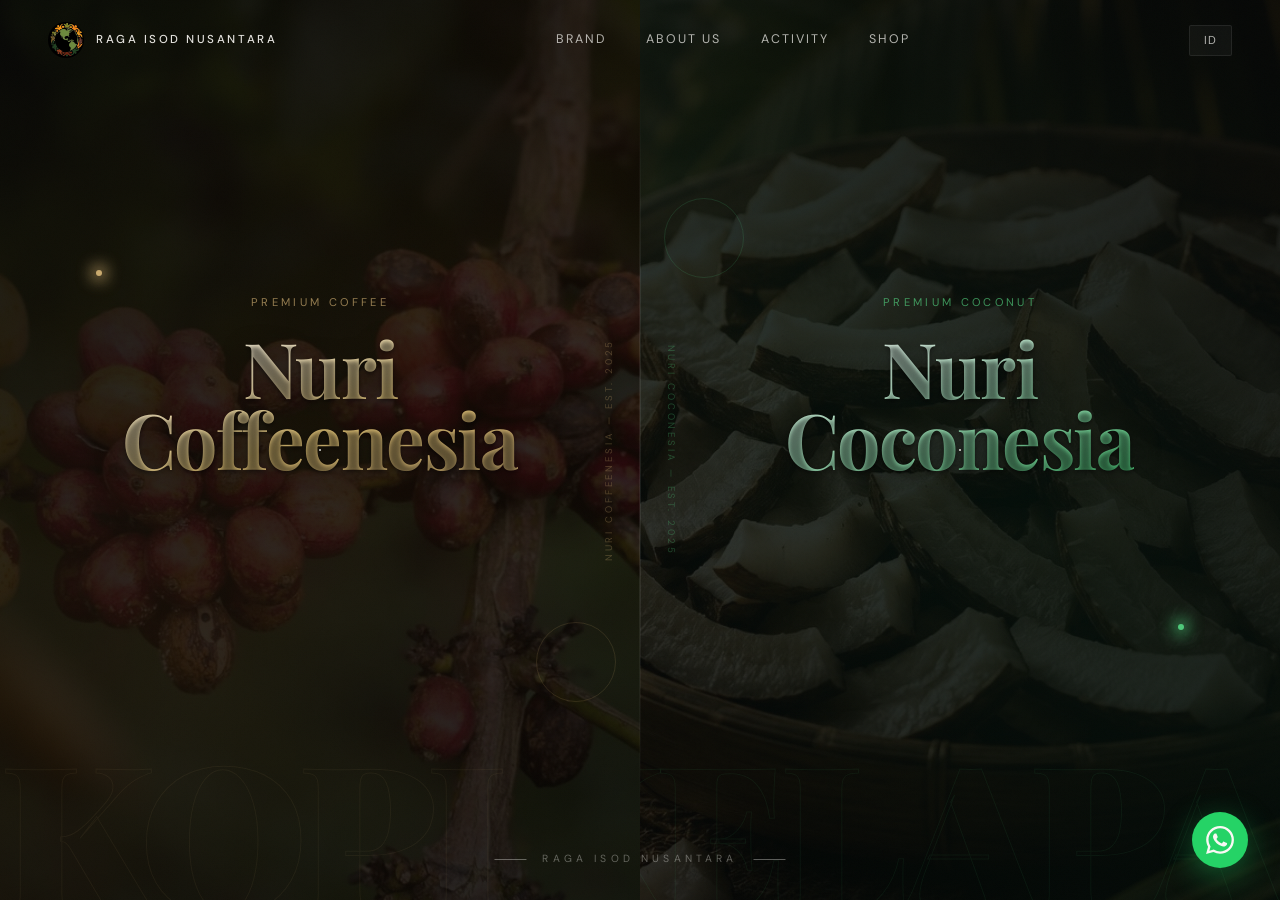
==== commit 08b1ae62: "Add files via upload" ====
--- a/index.html
+++ b/index.html
@@ -181,7 +181,7 @@
         <a href="company.html#brands" class="nav-link" data-i18n="nav_brand">Brand</a>
         <a href="company.html" class="nav-link" data-i18n="nav_about">About Us</a>
         <a href="company.html#activity" class="nav-link" data-i18n="nav_activity">Activity</a>
-        <a href="#shop" class="nav-link" data-i18n="nav_shop">Shop</a>
+        <a href="https://wa.me/6281293220622?text=Halo%2C%20saya%20ingin%20memesan%20produk%20Nuri." target="_blank" class="nav-link" data-i18n="nav_shop">Shop</a>
       </nav>
       <div class="header-actions">
         <button class="lang-toggle" id="langToggle" aria-label="Switch Language">
@@ -200,7 +200,7 @@
       <a href="company.html#brands" class="mobile-nav-link" data-i18n="nav_brand">Brand</a>
       <a href="company.html" class="mobile-nav-link" data-i18n="nav_about">About Us</a>
       <a href="company.html#activity" class="mobile-nav-link" data-i18n="nav_activity">Activity</a>
-      <a href="#shop" class="mobile-nav-link" data-i18n="nav_shop">Shop</a>
+      <a href="https://wa.me/6281293220622?text=Halo%2C%20saya%20ingin%20memesan%20produk%20Nuri." target="_blank" class="mobile-nav-link" data-i18n="nav_shop">Shop</a>
     </nav>
   </div>
 
--- a/style.css
+++ b/style.css
@@ -59,30 +59,25 @@
 img { display: block; max-width: 100%; }
 a { color: inherit; text-decoration: none; }
 
-/* ── Custom Cursor ── */
-body { cursor: none; }
-.cursor {
+/* ── Custom Cursor (ring overlay only, default arrow preserved) ── */
+.cursor-dot { display: none; }
+.cursor-ring {
   position: fixed;
+  width: 36px; height: 36px;
+  border: 1.5px solid rgba(255,255,255,0.45);
+  border-radius: 50%;
   pointer-events: none;
   z-index: 9999;
-  mix-blend-mode: difference;
-}
-.cursor-dot {
-  width: 8px; height: 8px;
-  background: var(--white);
-  border-radius: 50%;
-  transform: translate(-50%,-50%);
-  transition: transform 0.1s;
-}
-.cursor-ring {
-  width: 36px; height: 36px;
-  border: 1px solid rgba(255,255,255,0.5);
-  border-radius: 50%;
-  transform: translate(-50%,-50%);
-  transition: width 0.3s, height 0.3s, opacity 0.3s, transform 0.15s;
-}
-.cursor-ring.hovered { width: 56px; height: 56px; opacity: 0.6; }
-@media (hover: none) { body { cursor: auto; } .cursor { display: none; } }
+  transition: width 0.3s, height 0.3s, opacity 0.3s, border-color 0.3s;
+  opacity: 0;
+}
+.cursor-ring.visible { opacity: 1; }
+.cursor-ring.hovered {
+  width: 52px; height: 52px;
+  border-color: var(--gold);
+  opacity: 0.7;
+}
+@media (hover: none) { .cursor-ring { display: none; } }
 
 /* ── Scrollbar ── */
 ::-webkit-scrollbar { width: 4px; }
@@ -315,15 +310,20 @@
 
 .split-left .split-bg {
   background-image:
-    radial-gradient(ellipse at 30% 60%, rgba(201,169,110,0.25) 0%, transparent 60%),
-    url("data:image/svg+xml,%3Csvg xmlns='http://www.w3.org/2000/svg' width='400' height='400'%3E%3Crect fill='%231a0f06' width='400' height='400'/%3E%3Ccircle cx='200' cy='200' r='120' fill='none' stroke='%23c9a96e' stroke-width='0.5' opacity='0.3'/%3E%3C/svg%3E");
-  background: radial-gradient(ellipse at 30% 60%, rgba(201,169,110,0.18) 0%, transparent 60%),
-    linear-gradient(160deg, #0d0805 0%, #1a0f06 40%, #120b04 100%);
+    linear-gradient(160deg, rgba(13,8,5,0.62) 0%, rgba(26,15,6,0.45) 45%, rgba(18,11,4,0.7) 100%),
+    radial-gradient(ellipse at 30% 60%, rgba(201,169,110,0.20) 0%, transparent 60%),
+    url('assets/img/coffee-hero.jpg');
+  background-size: cover;
+  background-position: 60% center;
 }
 
 .split-right .split-bg {
-  background: radial-gradient(ellipse at 70% 50%, rgba(46,158,91,0.18) 0%, transparent 60%),
-    linear-gradient(160deg, #050f08 0%, #071610 40%, #040e08 100%);
+  background-image:
+    linear-gradient(160deg, rgba(5,15,8,0.6) 0%, rgba(7,22,16,0.42) 45%, rgba(4,14,8,0.7) 100%),
+    radial-gradient(ellipse at 70% 50%, rgba(46,158,91,0.18) 0%, transparent 60%),
+    url('assets/img/coco-hero.jpg');
+  background-size: cover;
+  background-position: 50% center;
 }
 
 .split-panel:hover .split-bg {
@@ -538,24 +538,98 @@
   z-index: 1;
 }
 
+/* Fine film grain layered onto every photographic hero for a tactile finish */
+.coffeenesia-hero .brand-hero-bg::after,
+.coconesia-hero .brand-hero-bg::after,
+.company-hero .brand-hero-bg::after {
+  content: '';
+  position: absolute;
+  inset: 0;
+  background-image: url("data:image/svg+xml,%3Csvg xmlns='http://www.w3.org/2000/svg' width='140' height='140'%3E%3Cfilter id='n'%3E%3CfeTurbulence type='fractalNoise' baseFrequency='0.85' numOctaves='2' stitchTiles='stitch'/%3E%3C/filter%3E%3Crect width='100%25' height='100%25' filter='url(%23n)'/%3E%3C/svg%3E");
+  background-size: 160px;
+  opacity: 0.06;
+  mix-blend-mode: overlay;
+  pointer-events: none;
+}
+
+/* Slow Ken-Burns zoom — driven via the standalone `scale` property so the
+   scroll parallax in script.js (which writes `transform`) composes with it
+   instead of overriding it. */
+.coffeenesia-hero .brand-hero-bg,
+.coconesia-hero .brand-hero-bg {
+  transform-origin: 65% 45%;
+  animation: heroKenBurns 26s ease-in-out infinite alternate;
+}
+@keyframes heroKenBurns {
+  from { scale: 1.05; }
+  to   { scale: 1.15; }
+}
+@media (prefers-reduced-motion: reduce) {
+  .coffeenesia-hero .brand-hero-bg,
+  .coconesia-hero .brand-hero-bg { animation: none; scale: 1.06; }
+}
+
+/* Warm/cool bloom rising behind the headline */
+.coffeenesia-hero .brand-hero-content::before,
+.coconesia-hero .brand-hero-content::before {
+  content: '';
+  position: absolute;
+  z-index: -1;
+  left: -18%; top: 6%;
+  width: 72%; height: 92%;
+  filter: blur(48px);
+  pointer-events: none;
+}
+.coffeenesia-hero .brand-hero-content::before {
+  background: radial-gradient(circle at 30% 50%, rgba(201,169,110,0.16), transparent 62%);
+}
+.coconesia-hero .brand-hero-content::before {
+  background: radial-gradient(circle at 30% 50%, rgba(78,200,130,0.15), transparent 62%);
+}
+
+/* Thin accent seam along the base of each brand hero */
+.coffeenesia-hero::after,
+.coconesia-hero::after {
+  content: '';
+  position: absolute;
+  left: 0; right: 0; bottom: 0;
+  height: 1px; z-index: 4; opacity: 0.5;
+}
+.coffeenesia-hero::after {
+  background: linear-gradient(90deg, transparent, var(--gold-dim) 22%, var(--gold) 50%, var(--gold-dim) 78%, transparent);
+}
+.coconesia-hero::after {
+  background: linear-gradient(90deg, transparent, var(--green-dim) 22%, var(--green-bright) 50%, var(--green-dim) 78%, transparent);
+}
+
+/* ── Coffeenesia hero — real coffee-cherry photograph ── */
 .coffeenesia-hero .brand-hero-bg {
-  background-image: url('assets/img/coffee.png');
+  background-image: url('assets/img/coffee-hero.jpg');
+  background-position: 68% 42%;
+  filter: brightness(0.66) saturate(1.06) contrast(1.03);
 }
 .coffeenesia-hero .brand-hero-overlay {
-  background: linear-gradient(135deg,
-    rgba(8,8,8,0.85) 0%,
-    rgba(26,15,6,0.65) 50%,
-    rgba(8,8,8,0.5) 100%);
-}
-
+  background:
+    linear-gradient(to top, var(--black) 0%, rgba(8,8,8,0) 40%),
+    linear-gradient(102deg,
+      rgba(8,8,8,0.94) 0%, rgba(22,12,5,0.80) 28%,
+      rgba(22,12,5,0.34) 56%, rgba(8,8,8,0.06) 100%),
+    radial-gradient(135% 130% at 28% 46%, transparent 38%, rgba(0,0,0,0.5) 100%);
+}
+
+/* ── Coconesia hero — real copra photograph ── */
 .coconesia-hero .brand-hero-bg {
-  background-image: url('assets/img/coco.png');
+  background-image: url('assets/img/coco-hero.jpg');
+  background-position: 62% 48%;
+  filter: brightness(0.6) saturate(1.05) contrast(1.03);
 }
 .coconesia-hero .brand-hero-overlay {
-  background: linear-gradient(135deg,
-    rgba(8,8,8,0.85) 0%,
-    rgba(5,14,10,0.65) 50%,
-    rgba(8,8,8,0.5) 100%);
+  background:
+    linear-gradient(to top, var(--black) 0%, rgba(8,8,8,0) 40%),
+    linear-gradient(102deg,
+      rgba(8,8,8,0.94) 0%, rgba(5,18,12,0.80) 28%,
+      rgba(5,18,12,0.34) 56%, rgba(8,8,8,0.06) 100%),
+    radial-gradient(135% 130% at 28% 46%, transparent 38%, rgba(0,0,0,0.5) 100%);
 }
 
 .brand-hero-content {
@@ -1201,13 +1275,21 @@
 .brand-card:hover .brand-card-bg { transform: scale(1.08); }
 
 .brand-card-coffee .brand-card-bg {
-  background: radial-gradient(ellipse at 40% 60%, rgba(201,169,110,0.3) 0%, transparent 60%),
-    linear-gradient(160deg, #1a0f06 0%, #2d1a0a 100%);
+  background-image:
+    linear-gradient(160deg, rgba(26,15,6,0.55) 0%, rgba(45,26,10,0.45) 100%),
+    radial-gradient(ellipse at 40% 60%, rgba(201,169,110,0.22) 0%, transparent 60%),
+    url('assets/img/coffee-hero.jpg');
+  background-size: cover;
+  background-position: 60% center;
 }
 
 .brand-card-coconut .brand-card-bg {
-  background: radial-gradient(ellipse at 60% 40%, rgba(46,158,91,0.3) 0%, transparent 60%),
-    linear-gradient(160deg, #071410 0%, #0e2219 100%);
+  background-image:
+    linear-gradient(160deg, rgba(7,20,16,0.55) 0%, rgba(14,34,25,0.45) 100%),
+    radial-gradient(ellipse at 60% 40%, rgba(46,158,91,0.22) 0%, transparent 60%),
+    url('assets/img/coco-hero.jpg');
+  background-size: cover;
+  background-position: center;
 }
 
 .brand-card-overlay {
